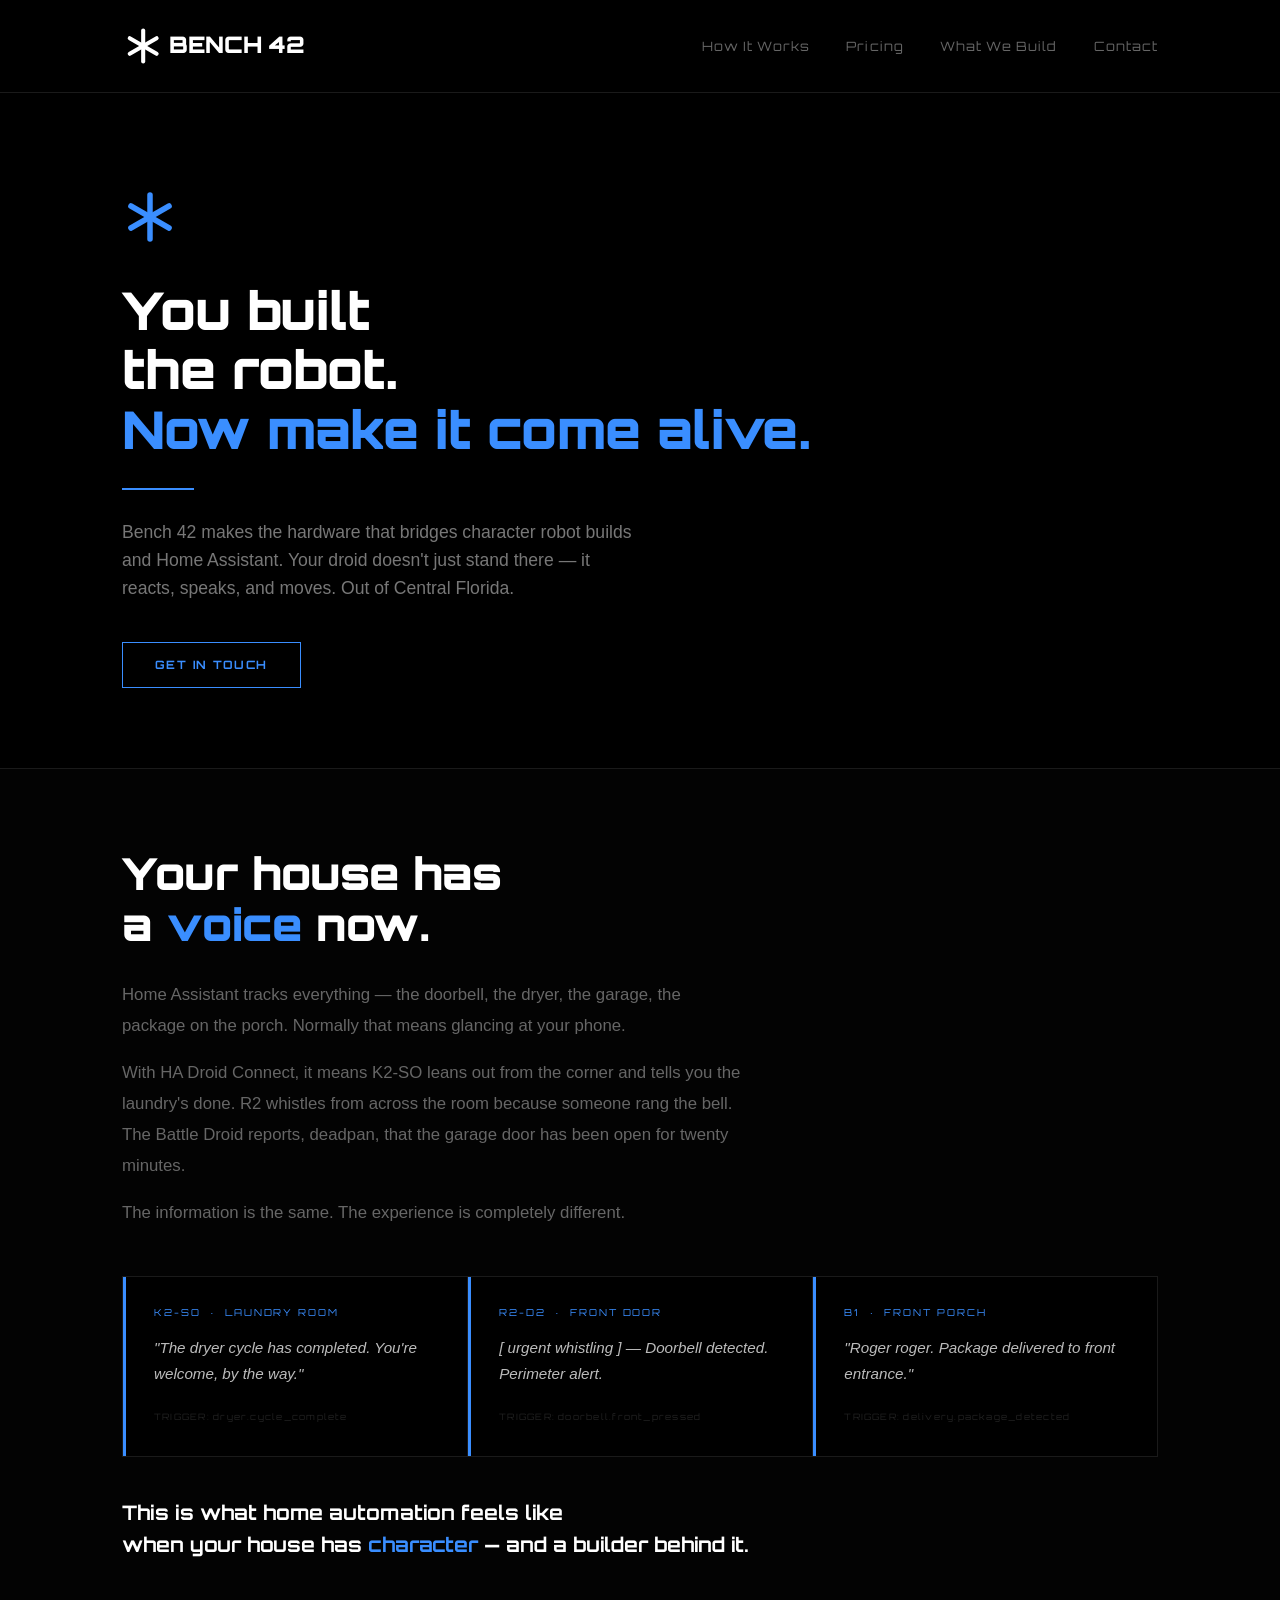
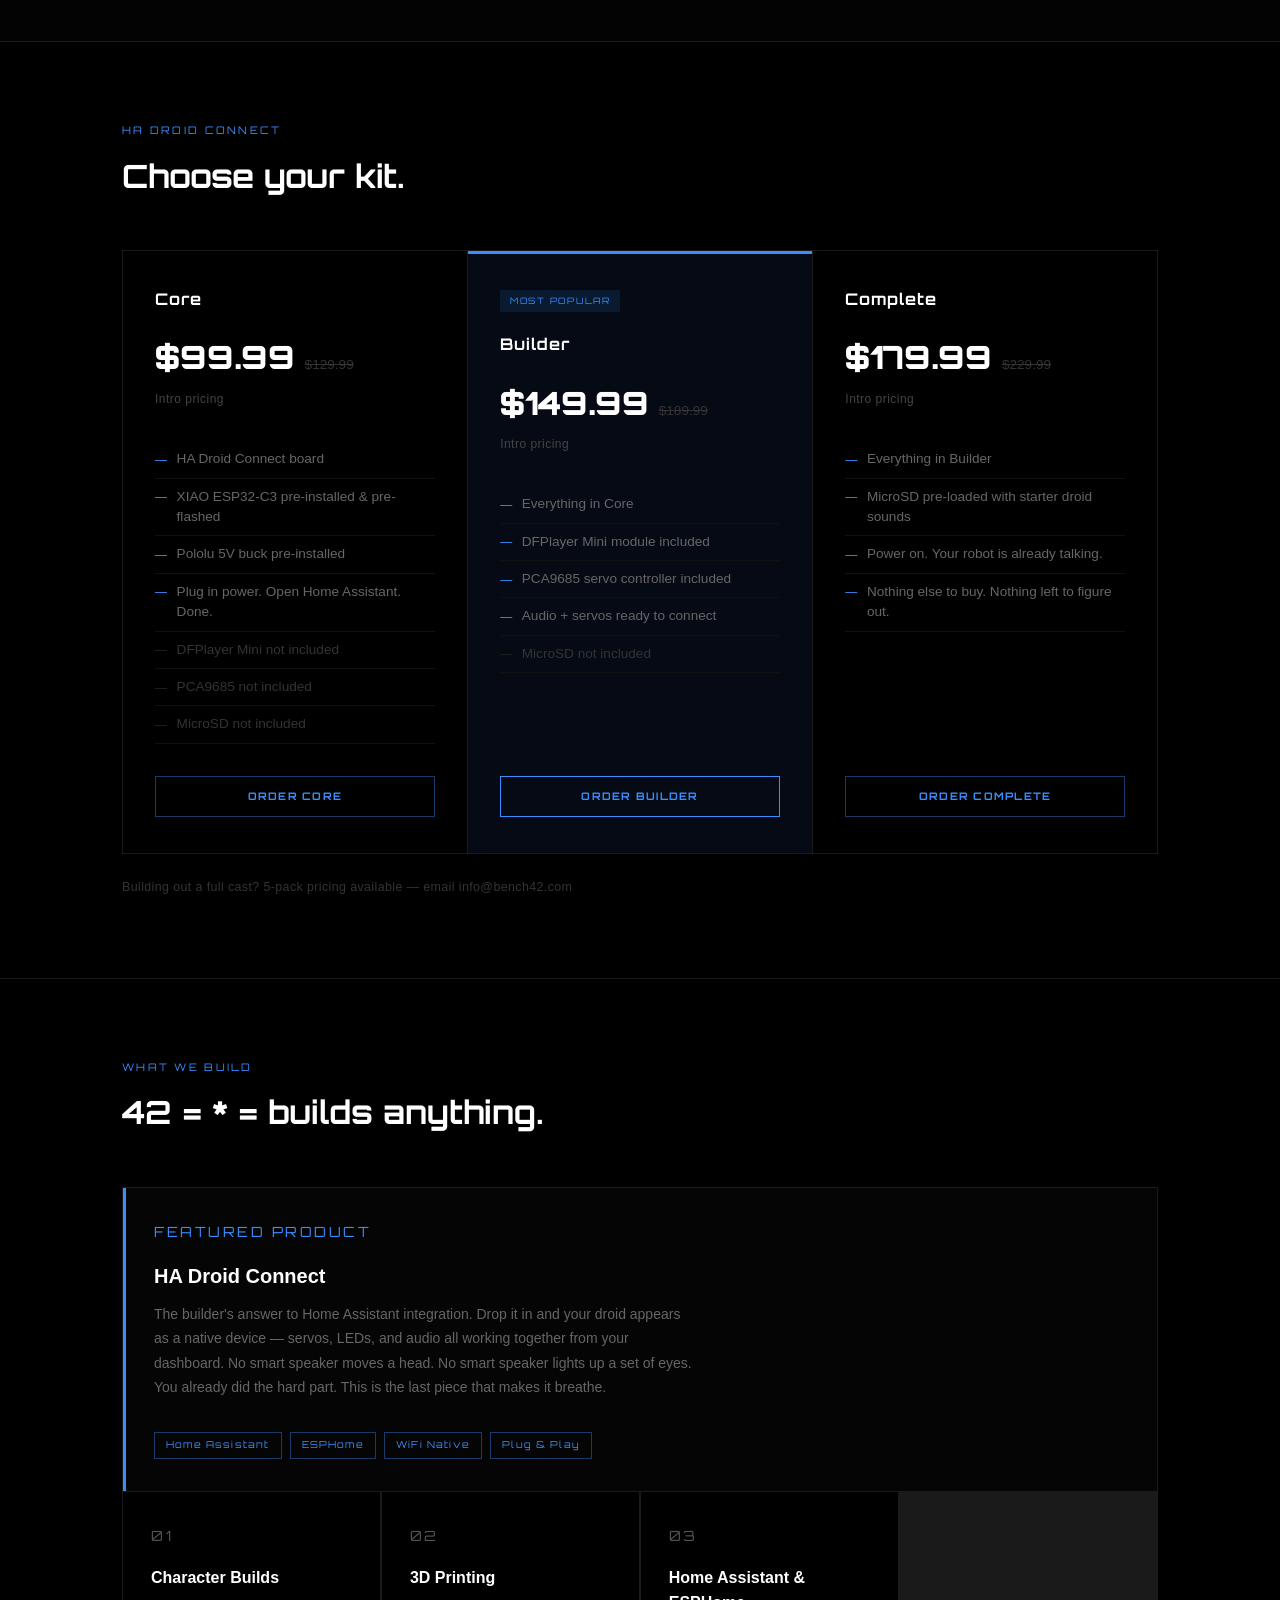
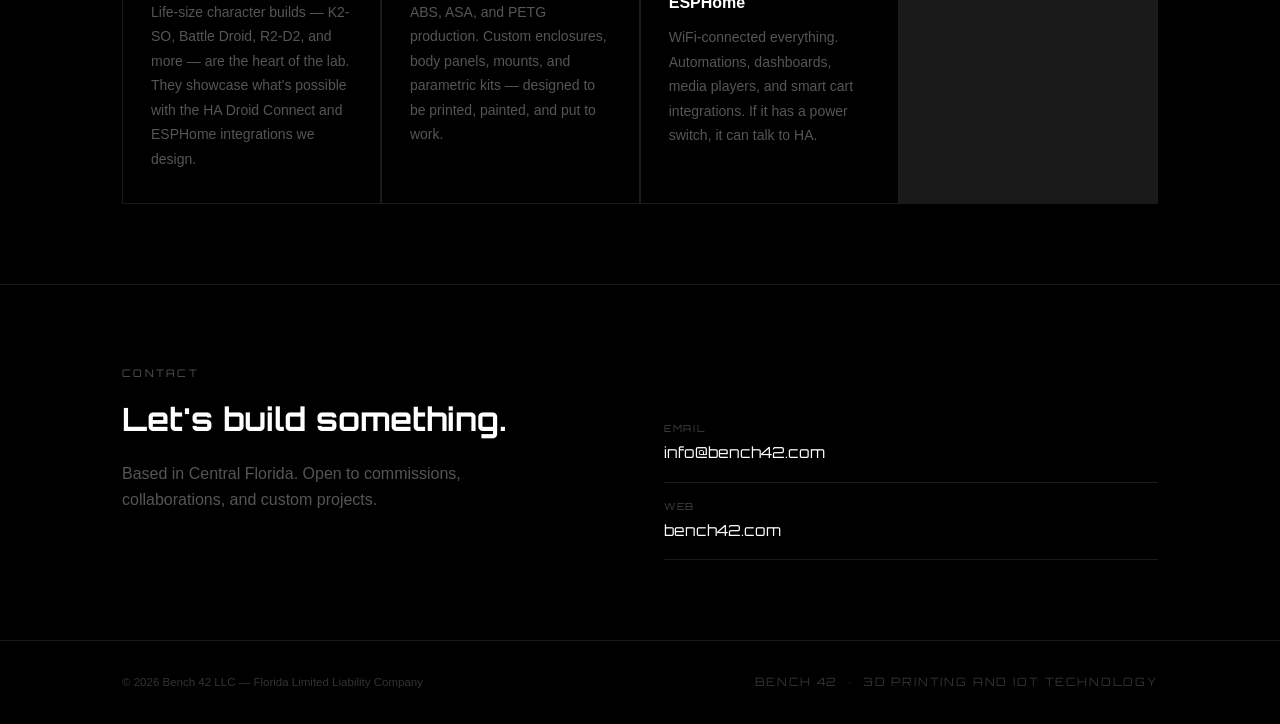
==== index.html @ a1ffeaed "Add files via upload" ====
<!DOCTYPE html>
<html lang="en">
<head>
  <meta charset="UTF-8">
  <meta name="viewport" content="width=device-width, initial-scale=1.0">
  <title>Bench 42 — 3D Printing & IoT Technology</title>
  <meta name="description" content="Bench 42 LLC builds custom robots, smart automation systems, and IoT hardware out of Central Florida.">
  <link href="https://fonts.googleapis.com/css2?family=Orbitron:wght@400;700;900&display=swap" rel="stylesheet">
  <style>
    *, *::before, *::after { box-sizing: border-box; margin: 0; padding: 0; }

    body {
      background: #000;
      color: #fff;
      font-family: -apple-system, BlinkMacSystemFont, 'Segoe UI', Roboto, sans-serif;
      line-height: 1.6;
    }

    .container { max-width: 1100px; margin: 0 auto; padding: 0 2rem; }

    /* ── Header ── */
    header { border-bottom: 1px solid #1a1a1a; padding: 1.5rem 0; }
    .header-inner { display: flex; align-items: center; justify-content: space-between; }

    .logo-svg { height: 44px; width: auto; }

    nav a {
      color: #666;
      text-decoration: none;
      font-size: 0.8rem;
      letter-spacing: 0.08em;
      margin-left: 2rem;
      font-family: 'Orbitron', sans-serif;
      transition: color 0.2s;
    }
    nav a:hover { color: #fff; }

    /* ── Hero ── */
    .hero { padding: 6rem 0 5rem; border-bottom: 1px solid #1a1a1a; }

    .hero h1 {
      font-family: 'Orbitron', 'Arial Black', sans-serif;
      font-size: clamp(2rem, 5vw, 3.25rem);
      font-weight: 900;
      line-height: 1.15;
      margin: 1.75rem 0 1rem;
      letter-spacing: -0.01em;
    }
    .hero h1 .accent { color: #3A8EFF; }

    .hero-rule { width: 72px; height: 2px; background: #3A8EFF; margin: 1.75rem 0; }

    .hero p { font-size: 1.1rem; color: #777; max-width: 520px; margin-bottom: 2.5rem; }

    .btn {
      display: inline-block;
      font-family: 'Orbitron', sans-serif;
      font-size: 0.72rem;
      font-weight: 700;
      letter-spacing: 0.12em;
      color: #3A8EFF;
      border: 1.5px solid #3A8EFF;
      padding: 0.8rem 2rem;
      text-decoration: none;
      transition: background 0.2s, color 0.2s;
    }
    .btn:hover { background: #3A8EFF; color: #000; }

    /* ── Builds ── */
    .builds { padding: 5rem 0; border-bottom: 1px solid #1a1a1a; }

    .section-label {
      font-family: 'Orbitron', sans-serif;
      font-size: 0.65rem;
      font-weight: 400;
      letter-spacing: 0.22em;
      color: #3A8EFF;
      text-transform: uppercase;
      margin-bottom: 0.75rem;
    }

    .section-title {
      font-family: 'Orbitron', sans-serif;
      font-size: clamp(1.4rem, 3vw, 2rem);
      font-weight: 700;
      margin-bottom: 3rem;
    }

    .grid {
      display: grid;
      grid-template-columns: repeat(auto-fit, minmax(230px, 1fr));
      gap: 1.5px;
      background: #1a1a1a;
      border: 1.5px solid #1a1a1a;
    }

    .card { background: #000; padding: 2rem 1.75rem; }

    .card-num {
      font-family: 'Orbitron', sans-serif;
      font-size: 0.65rem;
      color: #3A8EFF;
      letter-spacing: 0.18em;
      margin-bottom: 1rem;
    }

    .card h3 { font-size: 1rem; font-weight: 600; margin-bottom: 0.6rem; }
    .card p { font-size: 0.875rem; color: #555; line-height: 1.75; }

    .card-featured {
      grid-column: 1 / -1;
      border-left: 3px solid #3A8EFF;
      background: #050505;
      display: flex;
      align-items: center;
      justify-content: space-between;
      gap: 2rem;
      flex-wrap: wrap;
    }
    .card-featured h3 { font-size: 1.25rem; }
    .card-featured p { color: #666; max-width: 540px; }
    .card-featured .card-num { color: #3A8EFF; }
    .featured-tags {
      display: flex;
      gap: 0.5rem;
      flex-wrap: wrap;
      flex-shrink: 0;
    }
    .tag {
      font-family: 'Orbitron', sans-serif;
      font-size: 0.6rem;
      letter-spacing: 0.12em;
      color: #3A8EFF;
      border: 1px solid #1a3a6a;
      padding: 0.3rem 0.7rem;
    }

    /* ── Contact ── */
    .contact { padding: 5rem 0; border-bottom: 1px solid #1a1a1a; }

    .contact-inner {
      display: flex;
      align-items: flex-start;
      justify-content: space-between;
      gap: 3rem;
      flex-wrap: wrap;
    }

    .contact-left { flex: 1; min-width: 260px; }
    .contact-left h2 {
      font-family: 'Orbitron', sans-serif;
      font-size: clamp(1.4rem, 3vw, 2rem);
      font-weight: 700;
      margin: 0.75rem 0 1rem;
    }
    .contact-left p { color: #555; max-width: 340px; }

    .contact-right { flex: 1; min-width: 260px; padding-top: 2.5rem; }

    .contact-link {
      display: block;
      font-family: 'Orbitron', sans-serif;
      font-size: 0.95rem;
      color: #fff;
      text-decoration: none;
      border-bottom: 1px solid #1a1a1a;
      padding: 1rem 0;
      transition: color 0.2s;
    }
    .contact-link:hover { color: #3A8EFF; }
    .contact-link .label {
      display: block;
      font-size: 0.6rem;
      color: #444;
      letter-spacing: 0.18em;
      text-transform: uppercase;
      margin-bottom: 0.3rem;
    }

    /* ── Footer ── */
    footer { padding: 2rem 0; }
    .footer-inner {
      display: flex;
      align-items: center;
      justify-content: space-between;
      flex-wrap: wrap;
      gap: 0.75rem;
    }
    .footer-inner p { font-size: 0.72rem; color: #333; }
    .footer-badge {
      font-family: 'Orbitron', sans-serif;
      font-size: 0.58rem;
      letter-spacing: 0.16em;
      color: #2a2a2a;
    }

    /* ── Voice section ── */
    .voice { padding: 5rem 0; border-bottom: 1px solid #1a1a1a; background: #030303; }

    .voice-headline {
      font-family: 'Orbitron', sans-serif;
      font-size: clamp(1.75rem, 4vw, 2.75rem);
      font-weight: 900;
      line-height: 1.15;
      margin-bottom: 1.75rem;
    }
    .voice-headline .accent { color: #3A8EFF; }

    .voice-body { max-width: 620px; margin-bottom: 3rem; }
    .voice-body p { font-size: 1.05rem; color: #666; line-height: 1.85; }
    .voice-body p + p { margin-top: 1rem; }

    .voice-close {
      font-family: 'Orbitron', sans-serif;
      font-size: clamp(1rem, 2vw, 1.25rem);
      font-weight: 700;
      color: #fff;
      margin-top: 2.5rem;
    }

    .notif-grid {
      display: grid;
      grid-template-columns: repeat(auto-fit, minmax(260px, 1fr));
      gap: 1.5px;
      background: #1a1a1a;
      border: 1.5px solid #1a1a1a;
    }

    .notif-card {
      background: #000;
      padding: 1.75rem;
      border-left: 3px solid #3A8EFF;
    }

    .notif-char {
      display: block;
      font-family: 'Orbitron', sans-serif;
      font-size: 0.6rem;
      letter-spacing: 0.2em;
      color: #3A8EFF;
      margin-bottom: 0.9rem;
    }

    .notif-msg {
      font-size: 0.95rem;
      color: #bbb;
      line-height: 1.7;
      font-style: italic;
      margin-bottom: 1rem;
    }

    .notif-trigger {
      font-family: 'Orbitron', sans-serif;
      font-size: 0.55rem;
      letter-spacing: 0.14em;
      color: #222;
    }

    /* ── Pricing ── */
    .pricing { padding: 5rem 0; border-bottom: 1px solid #1a1a1a; }

    .pricing-grid {
      display: grid;
      grid-template-columns: repeat(3, 1fr);
      gap: 1.5px;
      background: #1a1a1a;
      border: 1.5px solid #1a1a1a;
      margin-top: 2.5rem;
    }

    .price-card {
      background: #000;
      padding: 2.25rem 2rem;
      display: flex;
      flex-direction: column;
      position: relative;
    }

    .price-card.highlight {
      background: #050a14;
      border-top: 3px solid #3A8EFF;
    }

    .price-badge {
      font-family: 'Orbitron', sans-serif;
      font-size: 0.55rem;
      letter-spacing: 0.2em;
      color: #3A8EFF;
      background: #0a1a30;
      padding: 0.25rem 0.6rem;
      display: inline-block;
      margin-bottom: 1.25rem;
      align-self: flex-start;
    }

    .price-tier {
      font-family: 'Orbitron', sans-serif;
      font-size: 1rem;
      font-weight: 700;
      letter-spacing: 0.06em;
      margin-bottom: 1.25rem;
    }

    .price-amount {
      display: flex;
      align-items: baseline;
      gap: 0.6rem;
      margin-bottom: 0.4rem;
    }

    .price-main {
      font-family: 'Orbitron', sans-serif;
      font-size: 2rem;
      font-weight: 900;
      color: #fff;
    }

    .price-was {
      font-size: 0.85rem;
      color: #333;
      text-decoration: line-through;
    }

    .price-note {
      font-size: 0.75rem;
      color: #444;
      margin-bottom: 2rem;
      letter-spacing: 0.04em;
    }

    .price-includes {
      list-style: none;
      flex: 1;
    }

    .price-includes li {
      font-size: 0.85rem;
      color: #666;
      padding: 0.5rem 0;
      border-bottom: 1px solid #111;
      display: flex;
      align-items: flex-start;
      gap: 0.6rem;
      line-height: 1.5;
    }

    .price-includes li::before {
      content: '—';
      color: #3A8EFF;
      flex-shrink: 0;
      font-size: 0.75rem;
      margin-top: 0.1rem;
    }

    .price-includes li.dim { color: #333; }
    .price-includes li.dim::before { color: #222; }

    .price-cta {
      margin-top: 2rem;
      font-family: 'Orbitron', sans-serif;
      font-size: 0.65rem;
      font-weight: 700;
      letter-spacing: 0.12em;
      color: #3A8EFF;
      border: 1.5px solid #1a3a6a;
      padding: 0.7rem 1.25rem;
      text-decoration: none;
      text-align: center;
      transition: background 0.2s, color 0.2s;
    }

    .price-cta:hover { background: #3A8EFF; color: #000; }
    .price-card.highlight .price-cta { border-color: #3A8EFF; }

    .pricing-note {
      font-size: 0.78rem;
      color: #333;
      margin-top: 1.5rem;
      letter-spacing: 0.03em;
    }

    @media (max-width: 700px) {
      .pricing-grid { grid-template-columns: 1fr; }
    }

    @media (max-width: 600px) {
      nav { display: none; }
      .hero { padding: 4rem 0 3rem; }
      .builds, .voice, .pricing, .contact { padding: 3.5rem 0; }
    }
  </style>
</head>
<body>

<!-- HEADER -->
<header>
  <div class="container">
    <div class="header-inner">
      <svg class="logo-svg" viewBox="0 0 280 54" xmlns="http://www.w3.org/2000/svg">
        <g transform="translate(26,27)">
          <line x1="0" y1="-19" x2="0" y2="19" stroke="#fff" stroke-width="5" stroke-linecap="round"/>
          <line x1="16.5" y1="-9.5" x2="-16.5" y2="9.5" stroke="#fff" stroke-width="5" stroke-linecap="round"/>
          <line x1="-16.5" y1="-9.5" x2="16.5" y2="9.5" stroke="#fff" stroke-width="5" stroke-linecap="round"/>
        </g>
        <text x="58" y="36" font-family="Orbitron,'Arial Black',sans-serif" font-weight="900" font-size="28" fill="#fff">BENCH 42</text>
      </svg>
      <nav>
        <a href="#voice">How It Works</a>
        <a href="#pricing">Pricing</a>
        <a href="#builds">What We Build</a>
        <a href="#contact">Contact</a>
      </nav>
    </div>
  </div>
</header>

<!-- HERO -->
<section class="hero">
  <div class="container">
    <!-- Asterisk mark in blue as section anchor -->
    <svg width="56" height="56" viewBox="0 0 56 56" xmlns="http://www.w3.org/2000/svg" aria-hidden="true">
      <g transform="translate(28,28)">
        <line x1="0" y1="-22" x2="0" y2="22" stroke="#3A8EFF" stroke-width="5.5" stroke-linecap="round"/>
        <line x1="19.1" y1="-11" x2="-19.1" y2="11" stroke="#3A8EFF" stroke-width="5.5" stroke-linecap="round"/>
        <line x1="-19.1" y1="-11" x2="19.1" y2="11" stroke="#3A8EFF" stroke-width="5.5" stroke-linecap="round"/>
      </g>
    </svg>
    <h1>You built<br>the robot.<br><span class="accent">Now make it come alive.</span></h1>
    <div class="hero-rule"></div>
    <p>Bench 42 makes the hardware that bridges character robot builds and Home Assistant. Your droid doesn't just stand there — it reacts, speaks, and moves. Out of Central Florida.</p>
    <a href="#contact" class="btn">GET IN TOUCH</a>
  </div>
</section>

<!-- VOICE SECTION -->
<section class="voice" id="voice">
  <div class="container">
    <h2 class="voice-headline">Your house has<br>a <span class="accent">voice</span> now.</h2>
    <div class="voice-body">
      <p>Home Assistant tracks everything — the doorbell, the dryer, the garage, the package on the porch. Normally that means glancing at your phone.</p>
      <p>With HA Droid Connect, it means K2-SO leans out from the corner and tells you the laundry's done. R2 whistles from across the room because someone rang the bell. The Battle Droid reports, deadpan, that the garage door has been open for twenty minutes.</p>
      <p>The information is the same. The experience is completely different.</p>
    </div>

    <div class="notif-grid">
      <div class="notif-card">
        <span class="notif-char">K2-SO &nbsp;·&nbsp; LAUNDRY ROOM</span>
        <p class="notif-msg">"The dryer cycle has completed. You're welcome, by the way."</p>
        <span class="notif-trigger">TRIGGER: dryer.cycle_complete</span>
      </div>
      <div class="notif-card">
        <span class="notif-char">R2-D2 &nbsp;·&nbsp; FRONT DOOR</span>
        <p class="notif-msg">[ urgent whistling ] — Doorbell detected. Perimeter alert.</p>
        <span class="notif-trigger">TRIGGER: doorbell.front_pressed</span>
      </div>
      <div class="notif-card">
        <span class="notif-char">B1 &nbsp;·&nbsp; FRONT PORCH</span>
        <p class="notif-msg">"Roger roger. Package delivered to front entrance."</p>
        <span class="notif-trigger">TRIGGER: delivery.package_detected</span>
      </div>
    </div>

    <p class="voice-close">This is what home automation feels like<br>when your house has <span style="color:#3A8EFF;">character</span> — and a builder behind it.</p>
  </div>
</section>

<!-- PRICING -->
<section class="pricing" id="pricing">
  <div class="container">
    <p class="section-label">HA Droid Connect</p>
    <h2 class="section-title">Choose your kit.</h2>

    <div class="pricing-grid">

      <!-- CORE -->
      <div class="price-card">
        <span class="price-tier">Core</span>
        <div class="price-amount">
          <span class="price-main">$99.99</span>
          <span class="price-was">$129.99</span>
        </div>
        <p class="price-note">Intro pricing</p>
        <ul class="price-includes">
          <li>HA Droid Connect board</li>
          <li>XIAO ESP32-C3 pre-installed &amp; pre-flashed</li>
          <li>Pololu 5V buck pre-installed</li>
          <li>Plug in power. Open Home Assistant. Done.</li>
          <li class="dim">DFPlayer Mini not included</li>
          <li class="dim">PCA9685 not included</li>
          <li class="dim">MicroSD not included</li>
        </ul>
        <a href="mailto:info@bench42.com?subject=HA Droid Connect — Core" class="price-cta">ORDER CORE</a>
      </div>

      <!-- BUILDER (highlight) -->
      <div class="price-card highlight">
        <span class="price-badge">MOST POPULAR</span>
        <span class="price-tier">Builder</span>
        <div class="price-amount">
          <span class="price-main">$149.99</span>
          <span class="price-was">$189.99</span>
        </div>
        <p class="price-note">Intro pricing</p>
        <ul class="price-includes">
          <li>Everything in Core</li>
          <li>DFPlayer Mini module included</li>
          <li>PCA9685 servo controller included</li>
          <li>Audio + servos ready to connect</li>
          <li class="dim">MicroSD not included</li>
        </ul>
        <a href="mailto:info@bench42.com?subject=HA Droid Connect — Builder" class="price-cta">ORDER BUILDER</a>
      </div>

      <!-- COMPLETE -->
      <div class="price-card">
        <span class="price-tier">Complete</span>
        <div class="price-amount">
          <span class="price-main">$179.99</span>
          <span class="price-was">$229.99</span>
        </div>
        <p class="price-note">Intro pricing</p>
        <ul class="price-includes">
          <li>Everything in Builder</li>
          <li>MicroSD pre-loaded with starter droid sounds</li>
          <li>Power on. Your robot is already talking.</li>
          <li>Nothing else to buy. Nothing left to figure out.</li>
        </ul>
        <a href="mailto:info@bench42.com?subject=HA Droid Connect — Complete" class="price-cta">ORDER COMPLETE</a>
      </div>

    </div>
    <p class="pricing-note">Building out a full cast? 5-pack pricing available — email info@bench42.com</p>
  </div>
</section>

<!-- WHAT WE BUILD -->
<section class="builds" id="builds">
  <div class="container">
    <p class="section-label">What We Build</p>
    <h2 class="section-title">42 = * = builds anything.</h2>
    <div class="grid">

      <!-- FEATURED -->
      <div class="card card-featured">
        <div>
          <p class="card-num">FEATURED PRODUCT</p>
          <h3>HA Droid Connect</h3>
          <p>The builder's answer to Home Assistant integration. Drop it in and your droid appears as a native device — servos, LEDs, and audio all working together from your dashboard. No smart speaker moves a head. No smart speaker lights up a set of eyes. You already did the hard part. This is the last piece that makes it breathe.</p>
        </div>
        <div class="featured-tags">
          <span class="tag">Home Assistant</span>
          <span class="tag">ESPHome</span>
          <span class="tag">WiFi Native</span>
          <span class="tag">Plug &amp; Play</span>
        </div>
      </div>

      <div class="card">
        <p class="card-num">01</p>
        <h3>Character Builds</h3>
        <p>Life-size character builds — K2-SO, Battle Droid, R2-D2, and more — are the heart of the lab. They showcase what's possible with the HA Droid Connect and ESPHome integrations we design.</p>
      </div>
      <div class="card">
        <p class="card-num">02</p>
        <h3>3D Printing</h3>
        <p>ABS, ASA, and PETG production. Custom enclosures, body panels, mounts, and parametric kits — designed to be printed, painted, and put to work.</p>
      </div>
      <div class="card">
        <p class="card-num">03</p>
        <h3>Home Assistant &amp; ESPHome</h3>
        <p>WiFi-connected everything. Automations, dashboards, media players, and smart cart integrations. If it has a power switch, it can talk to HA.</p>
      </div>

    </div>
  </div>
</section>

<!-- CONTACT -->
<section class="contact" id="contact">
  <div class="container">
    <div class="contact-inner">
      <div class="contact-left">
        <p class="section-label">Contact</p>
        <h2>Let's build something.</h2>
        <p>Based in Central Florida. Open to commissions, collaborations, and custom projects.</p>
      </div>
      <div class="contact-right">
        <a href="mailto:info@bench42.com" class="contact-link">
          <span class="label">Email</span>
          info@bench42.com
        </a>
        <a href="https://bench42.com" class="contact-link">
          <span class="label">Web</span>
          bench42.com
        </a>
      </div>
    </div>
  </div>
</section>

<!-- FOOTER -->
<footer>
  <div class="container">
    <div class="footer-inner">
      <p>© 2026 Bench 42 LLC &mdash; Florida Limited Liability Company</p>
      <p class="footer-badge">BENCH 42 &nbsp;&middot;&nbsp; 3D PRINTING AND IOT TECHNOLOGY</p>
    </div>
  </div>
</footer>

</body>
</html>
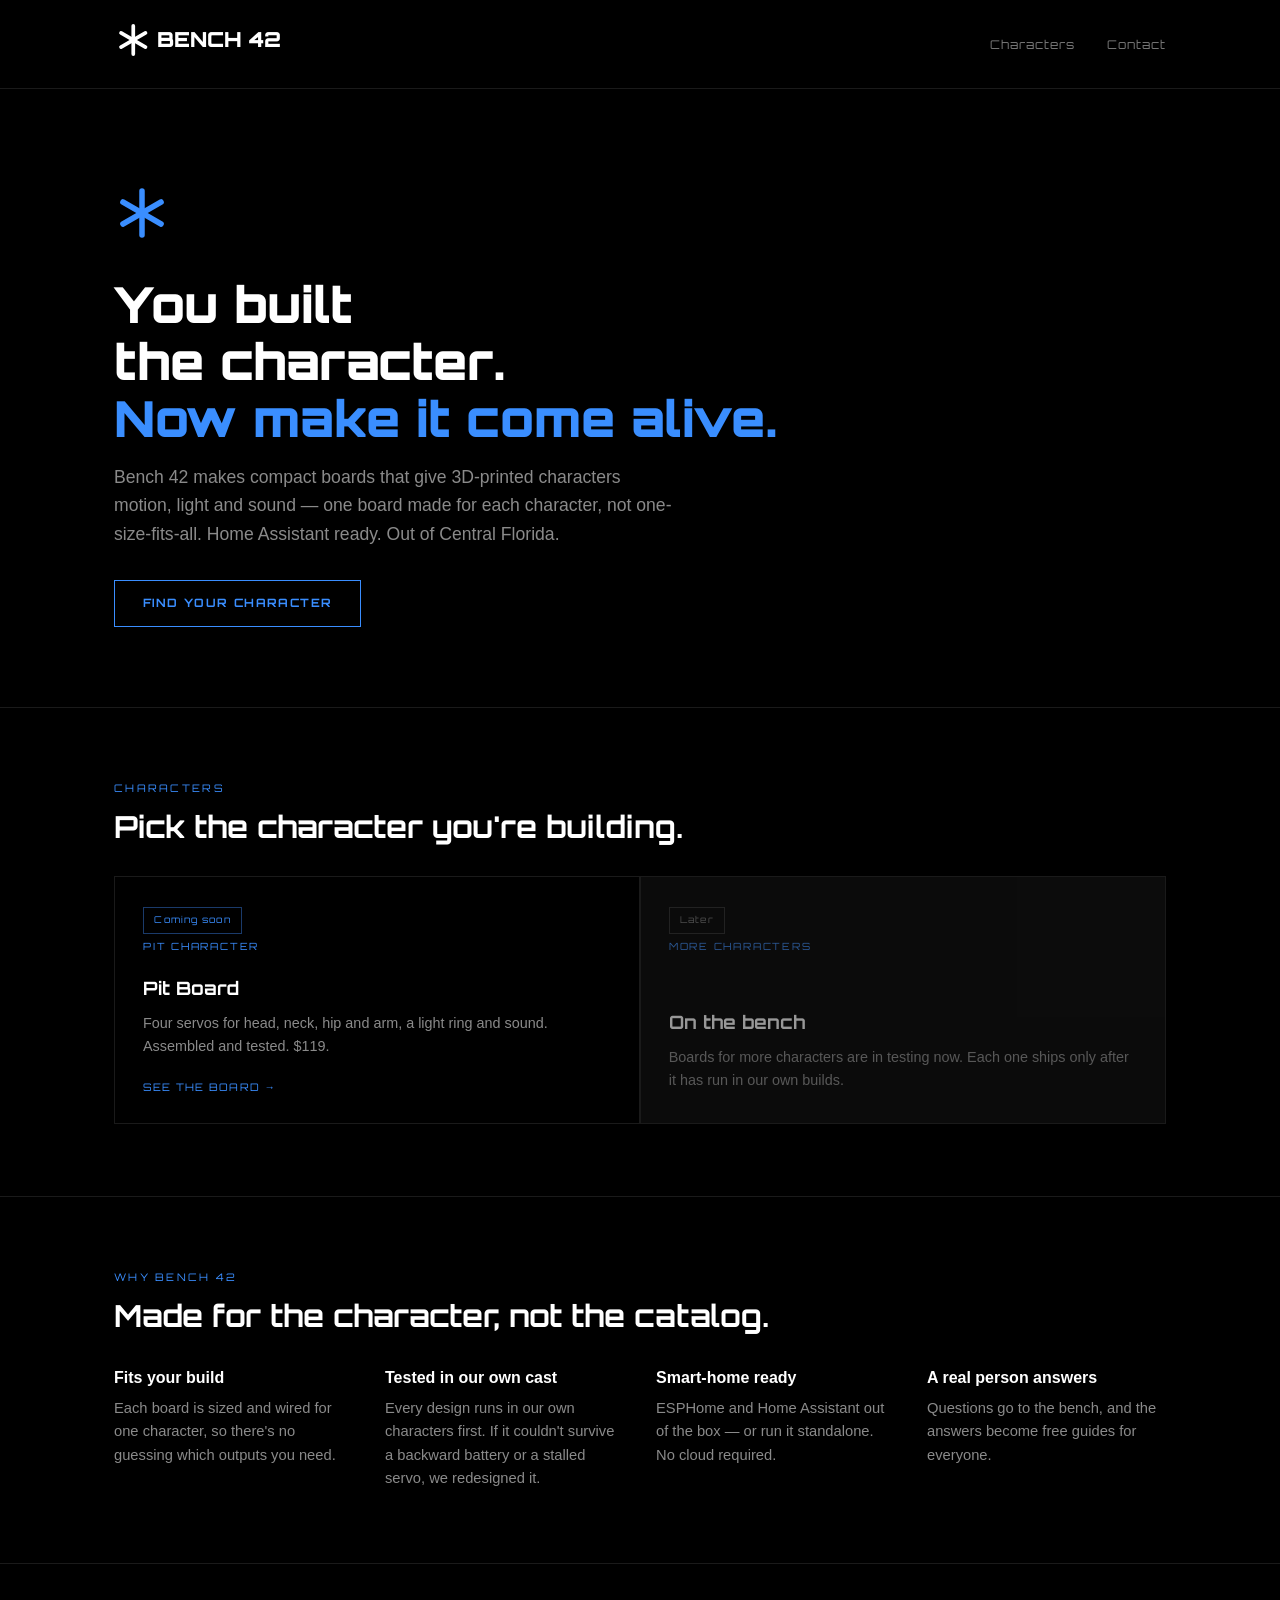
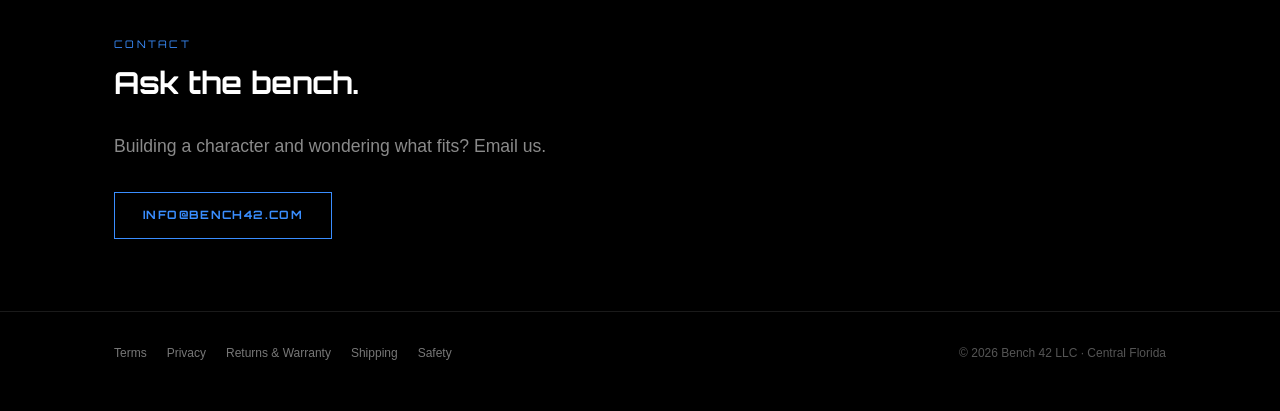
==== commit 6bb13f92: "New site: Characters + Pit Board page Co-Authored-By: Claude Opus 5.5 <noreply@anthropic.com>" ====
--- a/index.html
+++ b/index.html
@@ -3,399 +3,30 @@
 <head>
   <meta charset="UTF-8">
   <meta name="viewport" content="width=device-width, initial-scale=1.0">
-  <title>Bench 42 — 3D Printing & IoT Technology</title>
-  <meta name="description" content="Bench 42 LLC builds custom robots, smart automation systems, and IoT hardware out of Central Florida.">
+  <!-- Pre-launch: remove this line on launch day. -->
+  <meta name="robots" content="noindex, nofollow">
+  <title>Bench 42 — Boards that bring characters to life</title>
+  <meta name="description" content="Bench 42 makes compact boards that bring 3D-printed characters to life with motion, light and sound. One board per character. Home Assistant ready. Central Florida.">
   <link href="https://fonts.googleapis.com/css2?family=Orbitron:wght@400;700;900&display=swap" rel="stylesheet">
+  <link rel="stylesheet" href="site.css">
   <style>
-    *, *::before, *::after { box-sizing: border-box; margin: 0; padding: 0; }
-
-    body {
-      background: #000;
-      color: #fff;
-      font-family: -apple-system, BlinkMacSystemFont, 'Segoe UI', Roboto, sans-serif;
-      line-height: 1.6;
-    }
-
-    .container { max-width: 1100px; margin: 0 auto; padding: 0 2rem; }
-
-    /* ── Header ── */
-    header { border-bottom: 1px solid #1a1a1a; padding: 1.5rem 0; }
-    .header-inner { display: flex; align-items: center; justify-content: space-between; }
-
-    .logo-svg { height: 44px; width: auto; }
-
-    nav a {
-      color: #666;
-      text-decoration: none;
-      font-size: 0.8rem;
-      letter-spacing: 0.08em;
-      margin-left: 2rem;
-      font-family: 'Orbitron', sans-serif;
-      transition: color 0.2s;
-    }
-    nav a:hover { color: #fff; }
-
-    /* ── Hero ── */
-    .hero { padding: 6rem 0 5rem; border-bottom: 1px solid #1a1a1a; }
-
-    .hero h1 {
-      font-family: 'Orbitron', 'Arial Black', sans-serif;
-      font-size: clamp(2rem, 5vw, 3.25rem);
-      font-weight: 900;
-      line-height: 1.15;
-      margin: 1.75rem 0 1rem;
-      letter-spacing: -0.01em;
-    }
-    .hero h1 .accent { color: #3A8EFF; }
-
-    .hero-rule { width: 72px; height: 2px; background: #3A8EFF; margin: 1.75rem 0; }
-
-    .hero p { font-size: 1.1rem; color: #777; max-width: 520px; margin-bottom: 2.5rem; }
-
-    .btn {
-      display: inline-block;
-      font-family: 'Orbitron', sans-serif;
-      font-size: 0.72rem;
-      font-weight: 700;
-      letter-spacing: 0.12em;
-      color: #3A8EFF;
-      border: 1.5px solid #3A8EFF;
-      padding: 0.8rem 2rem;
-      text-decoration: none;
-      transition: background 0.2s, color 0.2s;
-    }
-    .btn:hover { background: #3A8EFF; color: #000; }
-
-    /* ── Builds ── */
-    .builds { padding: 5rem 0; border-bottom: 1px solid #1a1a1a; }
-
-    .section-label {
-      font-family: 'Orbitron', sans-serif;
-      font-size: 0.65rem;
-      font-weight: 400;
-      letter-spacing: 0.22em;
-      color: #3A8EFF;
-      text-transform: uppercase;
-      margin-bottom: 0.75rem;
-    }
-
-    .section-title {
-      font-family: 'Orbitron', sans-serif;
-      font-size: clamp(1.4rem, 3vw, 2rem);
-      font-weight: 700;
-      margin-bottom: 3rem;
-    }
-
-    .grid {
-      display: grid;
-      grid-template-columns: repeat(auto-fit, minmax(230px, 1fr));
-      gap: 1.5px;
-      background: #1a1a1a;
-      border: 1.5px solid #1a1a1a;
-    }
-
-    .card { background: #000; padding: 2rem 1.75rem; }
-
-    .card-num {
-      font-family: 'Orbitron', sans-serif;
-      font-size: 0.65rem;
-      color: #3A8EFF;
-      letter-spacing: 0.18em;
-      margin-bottom: 1rem;
-    }
-
-    .card h3 { font-size: 1rem; font-weight: 600; margin-bottom: 0.6rem; }
-    .card p { font-size: 0.875rem; color: #555; line-height: 1.75; }
-
-    .card-featured {
-      grid-column: 1 / -1;
-      border-left: 3px solid #3A8EFF;
-      background: #050505;
-      display: flex;
-      align-items: center;
-      justify-content: space-between;
-      gap: 2rem;
-      flex-wrap: wrap;
-    }
-    .card-featured h3 { font-size: 1.25rem; }
-    .card-featured p { color: #666; max-width: 540px; }
-    .card-featured .card-num { color: #3A8EFF; }
-    .featured-tags {
-      display: flex;
-      gap: 0.5rem;
-      flex-wrap: wrap;
-      flex-shrink: 0;
-    }
-    .tag {
-      font-family: 'Orbitron', sans-serif;
-      font-size: 0.6rem;
-      letter-spacing: 0.12em;
-      color: #3A8EFF;
-      border: 1px solid #1a3a6a;
-      padding: 0.3rem 0.7rem;
-    }
-
-    /* ── Contact ── */
-    .contact { padding: 5rem 0; border-bottom: 1px solid #1a1a1a; }
-
-    .contact-inner {
-      display: flex;
-      align-items: flex-start;
-      justify-content: space-between;
-      gap: 3rem;
-      flex-wrap: wrap;
-    }
-
-    .contact-left { flex: 1; min-width: 260px; }
-    .contact-left h2 {
-      font-family: 'Orbitron', sans-serif;
-      font-size: clamp(1.4rem, 3vw, 2rem);
-      font-weight: 700;
-      margin: 0.75rem 0 1rem;
-    }
-    .contact-left p { color: #555; max-width: 340px; }
-
-    .contact-right { flex: 1; min-width: 260px; padding-top: 2.5rem; }
-
-    .contact-link {
-      display: block;
-      font-family: 'Orbitron', sans-serif;
-      font-size: 0.95rem;
-      color: #fff;
-      text-decoration: none;
-      border-bottom: 1px solid #1a1a1a;
-      padding: 1rem 0;
-      transition: color 0.2s;
-    }
-    .contact-link:hover { color: #3A8EFF; }
-    .contact-link .label {
-      display: block;
-      font-size: 0.6rem;
-      color: #444;
-      letter-spacing: 0.18em;
-      text-transform: uppercase;
-      margin-bottom: 0.3rem;
-    }
-
-    /* ── Footer ── */
-    footer { padding: 2rem 0; }
-    .footer-inner {
-      display: flex;
-      align-items: center;
-      justify-content: space-between;
-      flex-wrap: wrap;
-      gap: 0.75rem;
-    }
-    .footer-inner p { font-size: 0.72rem; color: #333; }
-    .footer-badge {
-      font-family: 'Orbitron', sans-serif;
-      font-size: 0.58rem;
-      letter-spacing: 0.16em;
-      color: #2a2a2a;
-    }
-
-    /* ── Voice section ── */
-    .voice { padding: 5rem 0; border-bottom: 1px solid #1a1a1a; background: #030303; }
-
-    .voice-headline {
-      font-family: 'Orbitron', sans-serif;
-      font-size: clamp(1.75rem, 4vw, 2.75rem);
-      font-weight: 900;
-      line-height: 1.15;
-      margin-bottom: 1.75rem;
-    }
-    .voice-headline .accent { color: #3A8EFF; }
-
-    .voice-body { max-width: 620px; margin-bottom: 3rem; }
-    .voice-body p { font-size: 1.05rem; color: #666; line-height: 1.85; }
-    .voice-body p + p { margin-top: 1rem; }
-
-    .voice-close {
-      font-family: 'Orbitron', sans-serif;
-      font-size: clamp(1rem, 2vw, 1.25rem);
-      font-weight: 700;
-      color: #fff;
-      margin-top: 2.5rem;
-    }
-
-    .notif-grid {
-      display: grid;
-      grid-template-columns: repeat(auto-fit, minmax(260px, 1fr));
-      gap: 1.5px;
-      background: #1a1a1a;
-      border: 1.5px solid #1a1a1a;
-    }
-
-    .notif-card {
-      background: #000;
-      padding: 1.75rem;
-      border-left: 3px solid #3A8EFF;
-    }
-
-    .notif-char {
-      display: block;
-      font-family: 'Orbitron', sans-serif;
-      font-size: 0.6rem;
-      letter-spacing: 0.2em;
-      color: #3A8EFF;
-      margin-bottom: 0.9rem;
-    }
-
-    .notif-msg {
-      font-size: 0.95rem;
-      color: #bbb;
-      line-height: 1.7;
-      font-style: italic;
-      margin-bottom: 1rem;
-    }
-
-    .notif-trigger {
-      font-family: 'Orbitron', sans-serif;
-      font-size: 0.55rem;
-      letter-spacing: 0.14em;
-      color: #222;
-    }
-
-    /* ── Pricing ── */
-    .pricing { padding: 5rem 0; border-bottom: 1px solid #1a1a1a; }
-
-    .pricing-grid {
-      display: grid;
-      grid-template-columns: repeat(3, 1fr);
-      gap: 1.5px;
-      background: #1a1a1a;
-      border: 1.5px solid #1a1a1a;
-      margin-top: 2.5rem;
-    }
-
-    .price-card {
-      background: #000;
-      padding: 2.25rem 2rem;
-      display: flex;
-      flex-direction: column;
-      position: relative;
-    }
-
-    .price-card.highlight {
-      background: #050a14;
-      border-top: 3px solid #3A8EFF;
-    }
-
-    .price-badge {
-      font-family: 'Orbitron', sans-serif;
-      font-size: 0.55rem;
-      letter-spacing: 0.2em;
-      color: #3A8EFF;
-      background: #0a1a30;
-      padding: 0.25rem 0.6rem;
-      display: inline-block;
-      margin-bottom: 1.25rem;
-      align-self: flex-start;
-    }
-
-    .price-tier {
-      font-family: 'Orbitron', sans-serif;
-      font-size: 1rem;
-      font-weight: 700;
-      letter-spacing: 0.06em;
-      margin-bottom: 1.25rem;
-    }
-
-    .price-amount {
-      display: flex;
-      align-items: baseline;
-      gap: 0.6rem;
-      margin-bottom: 0.4rem;
-    }
-
-    .price-main {
-      font-family: 'Orbitron', sans-serif;
-      font-size: 2rem;
-      font-weight: 900;
-      color: #fff;
-    }
-
-    .price-was {
-      font-size: 0.85rem;
-      color: #333;
-      text-decoration: line-through;
-    }
-
-    .price-note {
-      font-size: 0.75rem;
-      color: #444;
-      margin-bottom: 2rem;
-      letter-spacing: 0.04em;
-    }
-
-    .price-includes {
-      list-style: none;
-      flex: 1;
-    }
-
-    .price-includes li {
-      font-size: 0.85rem;
-      color: #666;
-      padding: 0.5rem 0;
-      border-bottom: 1px solid #111;
-      display: flex;
-      align-items: flex-start;
-      gap: 0.6rem;
-      line-height: 1.5;
-    }
-
-    .price-includes li::before {
-      content: '—';
-      color: #3A8EFF;
-      flex-shrink: 0;
-      font-size: 0.75rem;
-      margin-top: 0.1rem;
-    }
-
-    .price-includes li.dim { color: #333; }
-    .price-includes li.dim::before { color: #222; }
-
-    .price-cta {
-      margin-top: 2rem;
-      font-family: 'Orbitron', sans-serif;
-      font-size: 0.65rem;
-      font-weight: 700;
-      letter-spacing: 0.12em;
-      color: #3A8EFF;
-      border: 1.5px solid #1a3a6a;
-      padding: 0.7rem 1.25rem;
-      text-decoration: none;
-      text-align: center;
-      transition: background 0.2s, color 0.2s;
-    }
-
-    .price-cta:hover { background: #3A8EFF; color: #000; }
-    .price-card.highlight .price-cta { border-color: #3A8EFF; }
-
-    .pricing-note {
-      font-size: 0.78rem;
-      color: #333;
-      margin-top: 1.5rem;
-      letter-spacing: 0.03em;
-    }
-
-    @media (max-width: 700px) {
-      .pricing-grid { grid-template-columns: 1fr; }
-    }
-
-    @media (max-width: 600px) {
-      nav { display: none; }
-      .hero { padding: 4rem 0 3rem; }
-      .builds, .voice, .pricing, .contact { padding: 3.5rem 0; }
-    }
+    .hero { padding: 6rem 0 5rem; }
+    .char-card { display: flex; flex-direction: column; text-decoration: none; color: inherit; }
+    .char-card .board { font-family: 'Orbitron', sans-serif; font-size: 1.15rem; font-weight: 700; margin: 0.25rem 0 0.6rem; }
+    .char-card p { flex: 1; }
+    .char-card .go { font-family: 'Orbitron', sans-serif; font-size: 0.65rem; letter-spacing: 0.12em; color: var(--accent); margin-top: 1.25rem; }
+    a.char-card:hover { background: #050a14; }
+    .char-card.later { opacity: 0.55; }
+    .why { display: grid; grid-template-columns: repeat(auto-fit, minmax(220px, 1fr)); gap: 2rem; }
+    .why h3 { font-size: 1rem; margin-bottom: 0.4rem; }
+    .why p { color: var(--muted); font-size: 0.92rem; }
   </style>
 </head>
 <body>
 
-<!-- HEADER -->
 <header>
-  <div class="container">
-    <div class="header-inner">
+  <div class="container header-inner">
+    <a href="index.html" aria-label="Bench 42 home">
       <svg class="logo-svg" viewBox="0 0 280 54" xmlns="http://www.w3.org/2000/svg">
         <g transform="translate(26,27)">
           <line x1="0" y1="-19" x2="0" y2="19" stroke="#fff" stroke-width="5" stroke-linecap="round"/>
@@ -404,20 +35,16 @@
         </g>
         <text x="58" y="36" font-family="Orbitron,'Arial Black',sans-serif" font-weight="900" font-size="28" fill="#fff">BENCH 42</text>
       </svg>
-      <nav>
-        <a href="#voice">How It Works</a>
-        <a href="#pricing">Pricing</a>
-        <a href="#builds">What We Build</a>
-        <a href="#contact">Contact</a>
-      </nav>
-    </div>
+    </a>
+    <nav>
+      <a href="#characters">Characters</a>
+      <a href="#contact">Contact</a>
+    </nav>
   </div>
 </header>
 
-<!-- HERO -->
 <section class="hero">
   <div class="container">
-    <!-- Asterisk mark in blue as section anchor -->
     <svg width="56" height="56" viewBox="0 0 56 56" xmlns="http://www.w3.org/2000/svg" aria-hidden="true">
       <g transform="translate(28,28)">
         <line x1="0" y1="-22" x2="0" y2="22" stroke="#3A8EFF" stroke-width="5.5" stroke-linecap="round"/>
@@ -425,186 +52,62 @@
         <line x1="-19.1" y1="-11" x2="19.1" y2="11" stroke="#3A8EFF" stroke-width="5.5" stroke-linecap="round"/>
       </g>
     </svg>
-    <h1>You built<br>the robot.<br><span class="accent">Now make it come alive.</span></h1>
-    <div class="hero-rule"></div>
-    <p>Bench 42 makes the hardware that bridges character robot builds and Home Assistant. Your droid doesn't just stand there — it reacts, speaks, and moves. Out of Central Florida.</p>
-    <a href="#contact" class="btn">GET IN TOUCH</a>
+    <h1 style="margin-top:1.75rem">You built<br>the character.<br><span class="accent">Now make it come alive.</span></h1>
+    <p class="lead">Bench 42 makes compact boards that give 3D-printed characters motion, light and sound — one board made for each character, not one-size-fits-all. Home Assistant ready. Out of Central Florida.</p>
+    <a href="#characters" class="btn">FIND YOUR CHARACTER</a>
   </div>
 </section>
 
-<!-- VOICE SECTION -->
-<section class="voice" id="voice">
+<section id="characters">
   <div class="container">
-    <h2 class="voice-headline">Your house has<br>a <span class="accent">voice</span> now.</h2>
-    <div class="voice-body">
-      <p>Home Assistant tracks everything — the doorbell, the dryer, the garage, the package on the porch. Normally that means glancing at your phone.</p>
-      <p>With HA Droid Connect, it means K2-SO leans out from the corner and tells you the laundry's done. R2 whistles from across the room because someone rang the bell. The Battle Droid reports, deadpan, that the garage door has been open for twenty minutes.</p>
-      <p>The information is the same. The experience is completely different.</p>
-    </div>
-
-    <div class="notif-grid">
-      <div class="notif-card">
-        <span class="notif-char">K2-SO &nbsp;·&nbsp; LAUNDRY ROOM</span>
-        <p class="notif-msg">"The dryer cycle has completed. You're welcome, by the way."</p>
-        <span class="notif-trigger">TRIGGER: dryer.cycle_complete</span>
-      </div>
-      <div class="notif-card">
-        <span class="notif-char">R2-D2 &nbsp;·&nbsp; FRONT DOOR</span>
-        <p class="notif-msg">[ urgent whistling ] — Doorbell detected. Perimeter alert.</p>
-        <span class="notif-trigger">TRIGGER: doorbell.front_pressed</span>
-      </div>
-      <div class="notif-card">
-        <span class="notif-char">B1 &nbsp;·&nbsp; FRONT PORCH</span>
-        <p class="notif-msg">"Roger roger. Package delivered to front entrance."</p>
-        <span class="notif-trigger">TRIGGER: delivery.package_detected</span>
-      </div>
-    </div>
-
-    <p class="voice-close">This is what home automation feels like<br>when your house has <span style="color:#3A8EFF;">character</span> — and a builder behind it.</p>
-  </div>
-</section>
-
-<!-- PRICING -->
-<section class="pricing" id="pricing">
-  <div class="container">
-    <p class="section-label">HA Droid Connect</p>
-    <h2 class="section-title">Choose your kit.</h2>
-
-    <div class="pricing-grid">
-
-      <!-- CORE -->
-      <div class="price-card">
-        <span class="price-tier">Core</span>
-        <div class="price-amount">
-          <span class="price-main">$99.99</span>
-          <span class="price-was">$129.99</span>
-        </div>
-        <p class="price-note">Intro pricing</p>
-        <ul class="price-includes">
-          <li>HA Droid Connect board</li>
-          <li>XIAO ESP32-C3 pre-installed &amp; pre-flashed</li>
-          <li>Pololu 5V buck pre-installed</li>
-          <li>Plug in power. Open Home Assistant. Done.</li>
-          <li class="dim">DFPlayer Mini not included</li>
-          <li class="dim">PCA9685 not included</li>
-          <li class="dim">MicroSD not included</li>
-        </ul>
-        <a href="mailto:info@bench42.com?subject=HA Droid Connect — Core" class="price-cta">ORDER CORE</a>
-      </div>
-
-      <!-- BUILDER (highlight) -->
-      <div class="price-card highlight">
-        <span class="price-badge">MOST POPULAR</span>
-        <span class="price-tier">Builder</span>
-        <div class="price-amount">
-          <span class="price-main">$149.99</span>
-          <span class="price-was">$189.99</span>
-        </div>
-        <p class="price-note">Intro pricing</p>
-        <ul class="price-includes">
-          <li>Everything in Core</li>
-          <li>DFPlayer Mini module included</li>
-          <li>PCA9685 servo controller included</li>
-          <li>Audio + servos ready to connect</li>
-          <li class="dim">MicroSD not included</li>
-        </ul>
-        <a href="mailto:info@bench42.com?subject=HA Droid Connect — Builder" class="price-cta">ORDER BUILDER</a>
-      </div>
-
-      <!-- COMPLETE -->
-      <div class="price-card">
-        <span class="price-tier">Complete</span>
-        <div class="price-amount">
-          <span class="price-main">$179.99</span>
-          <span class="price-was">$229.99</span>
-        </div>
-        <p class="price-note">Intro pricing</p>
-        <ul class="price-includes">
-          <li>Everything in Builder</li>
-          <li>MicroSD pre-loaded with starter droid sounds</li>
-          <li>Power on. Your robot is already talking.</li>
-          <li>Nothing else to buy. Nothing left to figure out.</li>
-        </ul>
-        <a href="mailto:info@bench42.com?subject=HA Droid Connect — Complete" class="price-cta">ORDER COMPLETE</a>
-      </div>
-
-    </div>
-    <p class="pricing-note">Building out a full cast? 5-pack pricing available — email info@bench42.com</p>
-  </div>
-</section>
-
-<!-- WHAT WE BUILD -->
-<section class="builds" id="builds">
-  <div class="container">
-    <p class="section-label">What We Build</p>
-    <h2 class="section-title">42 = * = builds anything.</h2>
+    <p class="label">Characters</p>
+    <h2>Pick the character you're building.</h2>
     <div class="grid">
-
-      <!-- FEATURED -->
-      <div class="card card-featured">
-        <div>
-          <p class="card-num">FEATURED PRODUCT</p>
-          <h3>HA Droid Connect</h3>
-          <p>The builder's answer to Home Assistant integration. Drop it in and your droid appears as a native device — servos, LEDs, and audio all working together from your dashboard. No smart speaker moves a head. No smart speaker lights up a set of eyes. You already did the hard part. This is the last piece that makes it breathe.</p>
-        </div>
-        <div class="featured-tags">
-          <span class="tag">Home Assistant</span>
-          <span class="tag">ESPHome</span>
-          <span class="tag">WiFi Native</span>
-          <span class="tag">Plug &amp; Play</span>
-        </div>
-      </div>
-
-      <div class="card">
-        <p class="card-num">01</p>
-        <h3>Character Builds</h3>
-        <p>Life-size character builds — K2-SO, Battle Droid, R2-D2, and more — are the heart of the lab. They showcase what's possible with the HA Droid Connect and ESPHome integrations we design.</p>
-      </div>
-      <div class="card">
-        <p class="card-num">02</p>
-        <h3>3D Printing</h3>
-        <p>ABS, ASA, and PETG production. Custom enclosures, body panels, mounts, and parametric kits — designed to be printed, painted, and put to work.</p>
-      </div>
-      <div class="card">
-        <p class="card-num">03</p>
-        <h3>Home Assistant &amp; ESPHome</h3>
-        <p>WiFi-connected everything. Automations, dashboards, media players, and smart cart integrations. If it has a power switch, it can talk to HA.</p>
-      </div>
-
-    </div>
-  </div>
-</section>
-
-<!-- CONTACT -->
-<section class="contact" id="contact">
-  <div class="container">
-    <div class="contact-inner">
-      <div class="contact-left">
-        <p class="section-label">Contact</p>
-        <h2>Let's build something.</h2>
-        <p>Based in Central Florida. Open to commissions, collaborations, and custom projects.</p>
-      </div>
-      <div class="contact-right">
-        <a href="mailto:info@bench42.com" class="contact-link">
-          <span class="label">Email</span>
-          info@bench42.com
-        </a>
-        <a href="https://bench42.com" class="contact-link">
-          <span class="label">Web</span>
-          bench42.com
-        </a>
+      <a class="card char-card" href="pit-board.html">
+        <span><span class="tag">Coming soon</span></span>
+        <p class="num">PIT CHARACTER</p>
+        <span class="board">Pit Board</span>
+        <p>Four servos for head, neck, hip and arm, a light ring and sound. Assembled and tested. $119.</p>
+        <span class="go">SEE THE BOARD →</span>
+      </a>
+      <div class="card char-card later">
+        <span><span class="tag soon">Later</span></span>
+        <p class="num">MORE CHARACTERS</p>
+        <span class="board">On the bench</span>
+        <p>Boards for more characters are in testing now. Each one ships only after it has run in our own builds.</p>
       </div>
     </div>
   </div>
 </section>
 
-<!-- FOOTER -->
+<section>
+  <div class="container">
+    <p class="label">Why Bench 42</p>
+    <h2>Made for the character, not the catalog.</h2>
+    <div class="why">
+      <div><h3>Fits your build</h3><p>Each board is sized and wired for one character, so there's no guessing which outputs you need.</p></div>
+      <div><h3>Tested in our own cast</h3><p>Every design runs in our own characters first. If it couldn't survive a backward battery or a stalled servo, we redesigned it.</p></div>
+      <div><h3>Smart-home ready</h3><p>ESPHome and Home Assistant out of the box — or run it standalone. No cloud required.</p></div>
+      <div><h3>A real person answers</h3><p>Questions go to the bench, and the answers become free guides for everyone.</p></div>
+    </div>
+  </div>
+</section>
+
+<section id="contact">
+  <div class="container">
+    <p class="label">Contact</p>
+    <h2>Ask the bench.</h2>
+    <p class="lead">Building a character and wondering what fits? Email us.</p>
+    <a class="btn" href="mailto:info@bench42.com">INFO@BENCH42.COM</a>
+  </div>
+</section>
+
 <footer>
-  <div class="container">
-    <div class="footer-inner">
-      <p>© 2026 Bench 42 LLC &mdash; Florida Limited Liability Company</p>
-      <p class="footer-badge">BENCH 42 &nbsp;&middot;&nbsp; 3D PRINTING AND IOT TECHNOLOGY</p>
+  <div class="container footer-inner">
+    <div>
+      <a href="#">Terms</a><a href="#">Privacy</a><a href="#">Returns &amp; Warranty</a><a href="#">Shipping</a><a href="#">Safety</a>
     </div>
+    <p>© 2026 Bench 42 LLC · Central Florida</p>
   </div>
 </footer>
 
--- a/site.css
+++ b/site.css
@@ -0,0 +1,59 @@
+*, *::before, *::after { box-sizing: border-box; margin: 0; padding: 0; }
+:root { --bg:#000; --panel:#050505; --line:#1a1a1a; --text:#fff; --muted:#8a8a8a; --dim:#555; --accent:#3A8EFF; --accent-dim:#1a3a6a; }
+body { background: var(--bg); color: var(--text); font-family: -apple-system, BlinkMacSystemFont, 'Segoe UI', Roboto, sans-serif; line-height: 1.6; }
+img { max-width: 100%; height: auto; display: block; }
+a { color: var(--accent); }
+.container { max-width: 1100px; margin: 0 auto; padding: 0 1.5rem; }
+.orb { font-family: 'Orbitron', 'Arial Black', sans-serif; }
+
+header { border-bottom: 1px solid var(--line); padding: 1.25rem 0; }
+.header-inner { display: flex; align-items: center; justify-content: space-between; gap: 1rem; }
+.logo-svg { height: 40px; width: auto; }
+nav a { color: #777; text-decoration: none; font-size: 0.75rem; letter-spacing: 0.08em; margin-left: 1.75rem; font-family: 'Orbitron', sans-serif; }
+nav a:hover { color: #fff; }
+
+section { padding: 4.5rem 0; border-bottom: 1px solid var(--line); }
+.label { font-family: 'Orbitron', sans-serif; font-size: 0.65rem; letter-spacing: 0.22em; color: var(--accent); text-transform: uppercase; margin-bottom: 0.75rem; }
+h1, h2 { font-family: 'Orbitron', 'Arial Black', sans-serif; line-height: 1.15; }
+h1 { font-size: clamp(2rem, 5vw, 3.1rem); font-weight: 900; margin-bottom: 1rem; }
+h2 { font-size: clamp(1.35rem, 3vw, 1.9rem); font-weight: 700; margin-bottom: 2rem; }
+.accent { color: var(--accent); }
+.lead { font-size: 1.1rem; color: var(--muted); max-width: 560px; margin-bottom: 2rem; }
+
+.btn { display: inline-block; font-family: 'Orbitron', sans-serif; font-size: 0.72rem; font-weight: 700; letter-spacing: 0.12em; color: var(--accent); border: 1.5px solid var(--accent); padding: 0.85rem 1.75rem; text-decoration: none; transition: background .2s, color .2s; }
+.btn:hover { background: var(--accent); color: #000; }
+.btn.solid { background: var(--accent); color: #000; }
+.btn.solid:hover { background: #6aa9ff; }
+
+.grid { display: grid; grid-template-columns: repeat(auto-fit, minmax(300px, 1fr)); gap: 1.5px; background: var(--line); border: 1.5px solid var(--line); }
+.card { background: #000; padding: 1.75rem; }
+.card h3 { font-size: 1rem; font-weight: 600; margin-bottom: 0.5rem; }
+.card p { font-size: 0.9rem; color: var(--muted); }
+.card .num { font-family: 'Orbitron', sans-serif; font-size: 0.62rem; letter-spacing: 0.18em; color: var(--accent); margin-bottom: 0.9rem; }
+
+.tag { display: inline-block; font-family: 'Orbitron', sans-serif; font-size: 0.58rem; letter-spacing: 0.12em; color: var(--accent); border: 1px solid var(--accent-dim); padding: 0.3rem 0.65rem; margin: 0 0.35rem 0.35rem 0; }
+.tag.soon { color: #777; border-color: #2a2a2a; }
+
+.list { list-style: none; }
+.list li { padding: 0.55rem 0; border-bottom: 1px solid #111; color: #bbb; display: flex; gap: 0.6rem; font-size: 0.95rem; }
+.list li::before { content: '—'; color: var(--accent); flex-shrink: 0; }
+.list.dim li { color: #777; }
+.list.dim li::before { color: #333; }
+
+.specs { width: 100%; border-collapse: collapse; font-size: 0.92rem; }
+.specs th, .specs td { text-align: left; padding: 0.7rem 0.5rem; border-bottom: 1px solid #111; vertical-align: top; }
+.specs th { color: #777; font-weight: 500; width: 34%; }
+
+.note { border-left: 3px solid var(--accent); background: var(--panel); padding: 1.5rem 1.75rem; }
+.note h3 { font-family: 'Orbitron', sans-serif; font-size: 0.85rem; letter-spacing: 0.08em; margin-bottom: 0.75rem; }
+
+footer { padding: 2rem 0 3rem; }
+.footer-inner { display: flex; justify-content: space-between; flex-wrap: wrap; gap: 1rem; font-size: 0.75rem; color: #555; }
+.footer-inner a { color: #777; text-decoration: none; margin-right: 1.25rem; }
+.footer-inner a:hover { color: #fff; }
+
+@media (max-width: 640px) {
+  nav a { margin-left: 1rem; }
+  section { padding: 3.25rem 0; }
+  .specs th { width: 42%; }
+}
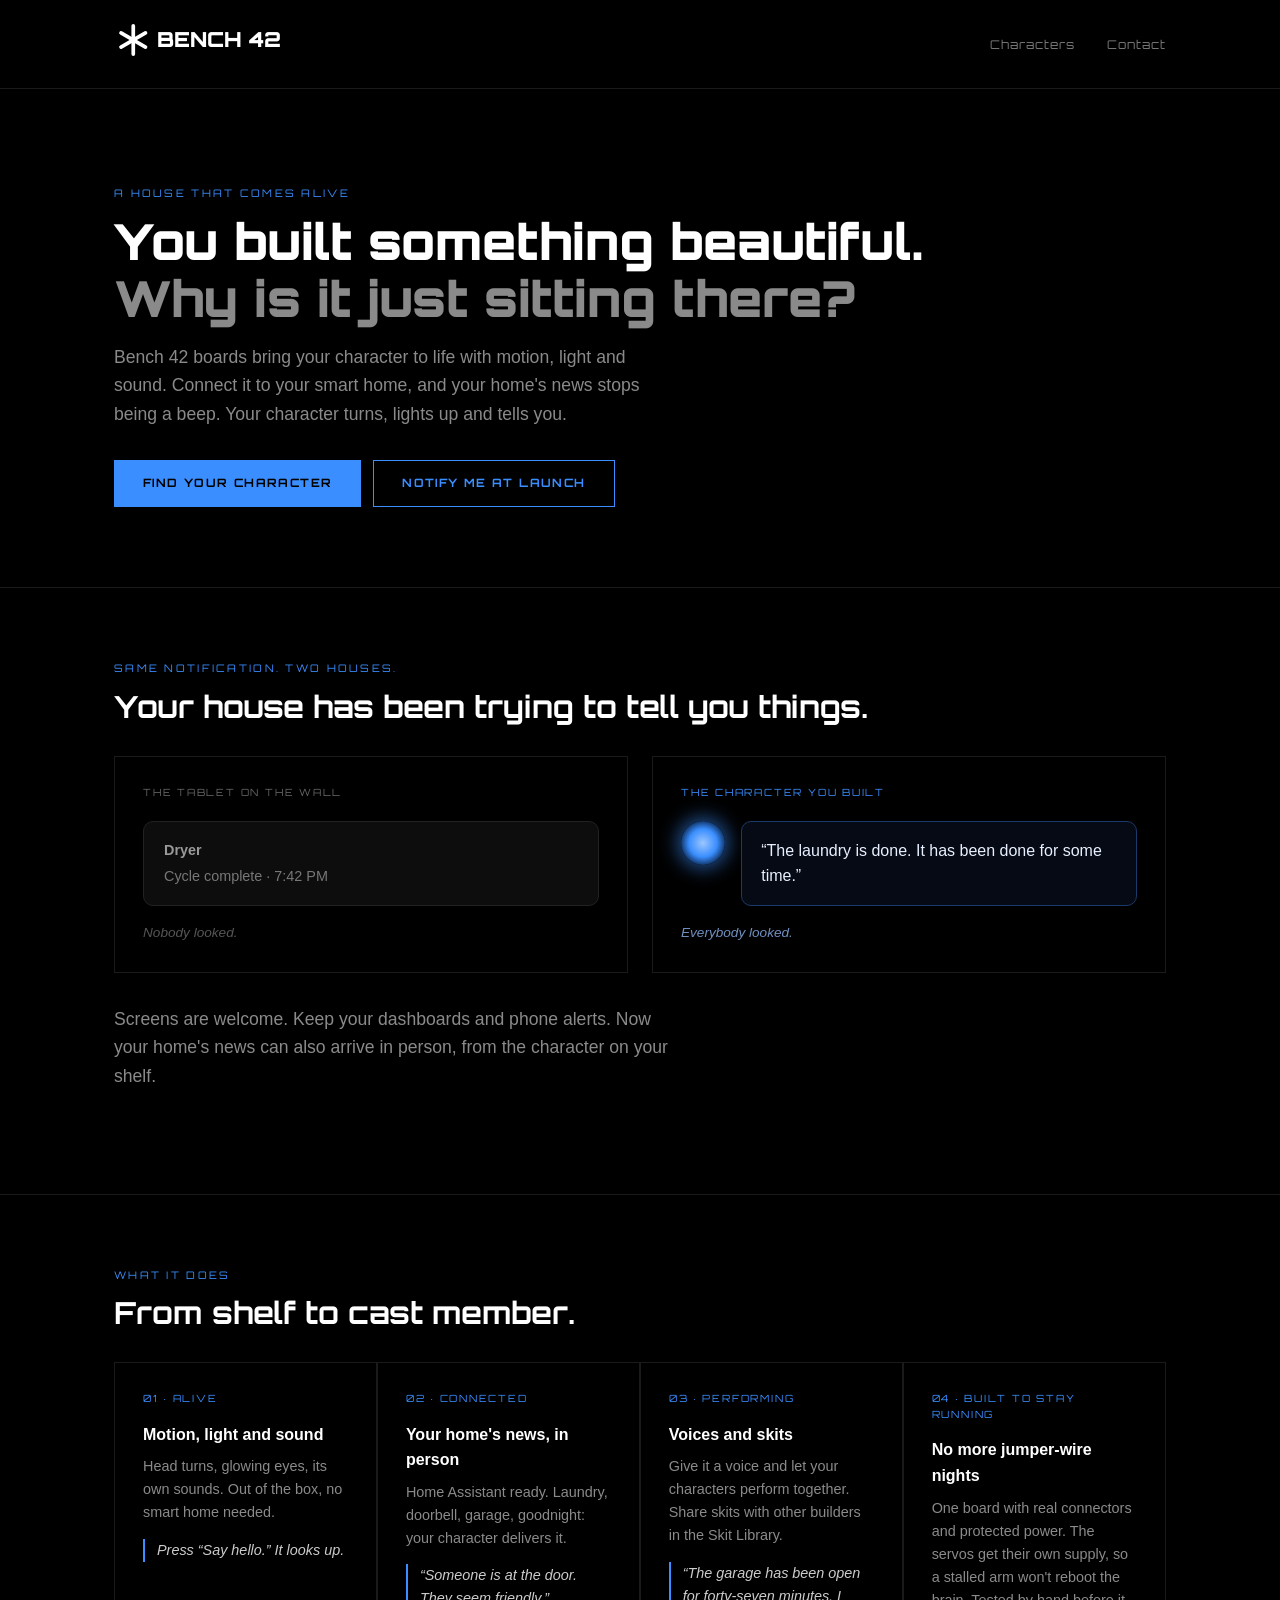
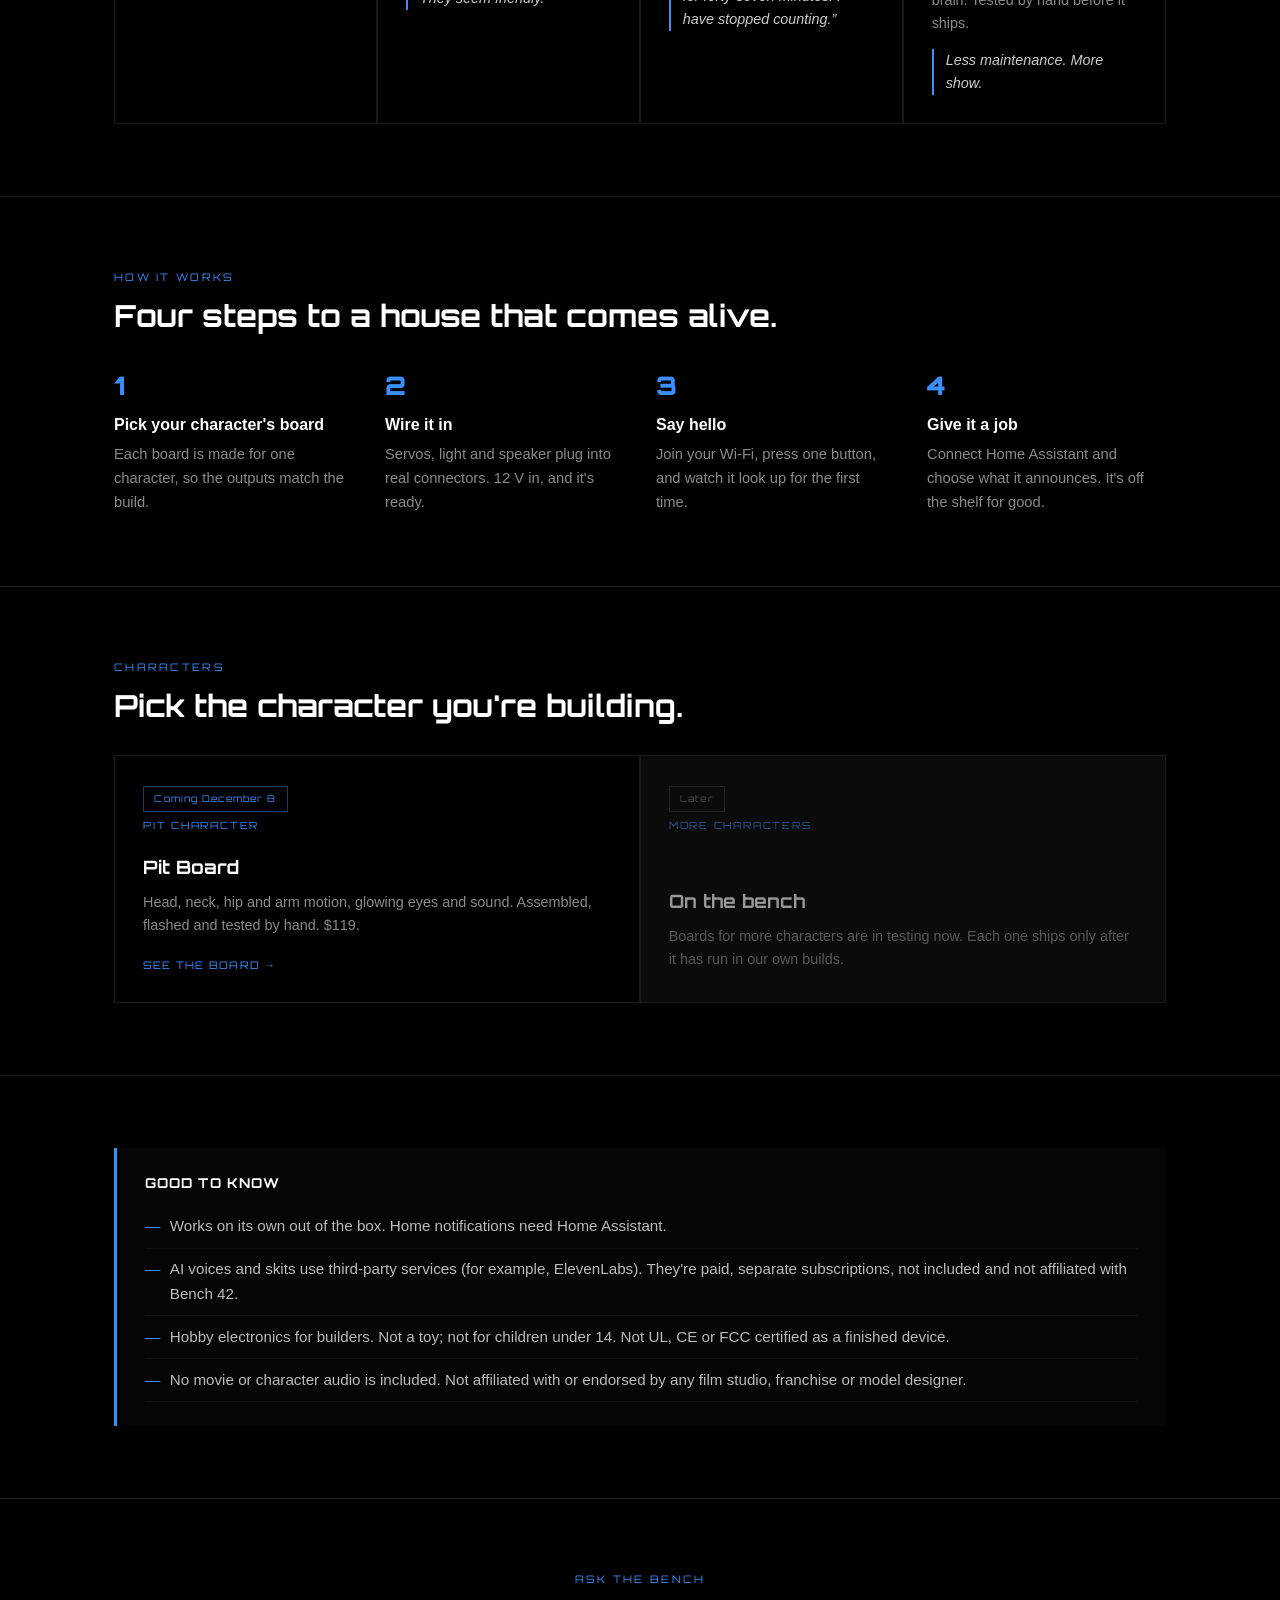
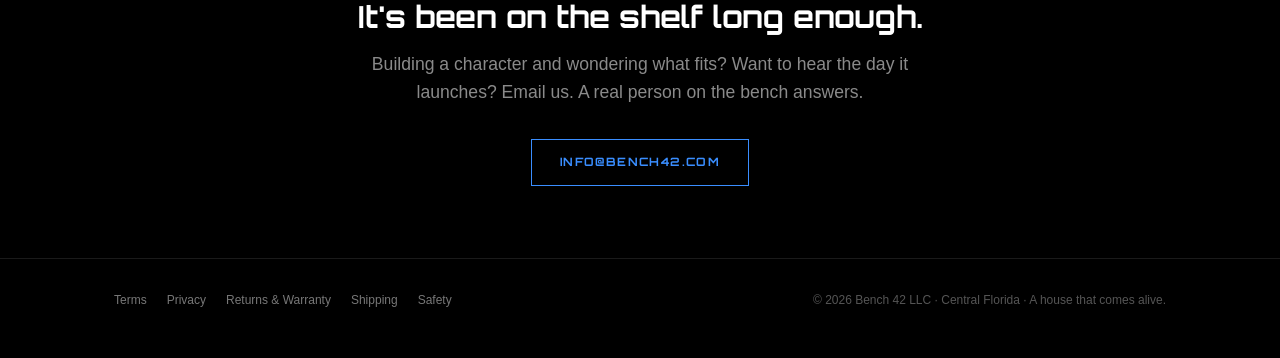
==== commit 25023dfc: "Homepage: A house that comes alive (campaign rebuild) Co-Authored-By: Claude Opus 5.5 <noreply@anthr" ====
--- a/index.html
+++ b/index.html
@@ -5,21 +5,49 @@
   <meta name="viewport" content="width=device-width, initial-scale=1.0">
   <!-- Pre-launch: remove this line on launch day. -->
   <meta name="robots" content="noindex, nofollow">
-  <title>Bench 42 — Boards that bring characters to life</title>
-  <meta name="description" content="Bench 42 makes compact boards that bring 3D-printed characters to life with motion, light and sound. One board per character. Home Assistant ready. Central Florida.">
+  <title>Bench 42 — A house that comes alive</title>
+  <meta name="description" content="You built something beautiful. Bench 42 boards bring your 3D-printed character to life with motion, light and sound, and let your smart home's news arrive in person. Home Assistant ready.">
   <link href="https://fonts.googleapis.com/css2?family=Orbitron:wght@400;700;900&display=swap" rel="stylesheet">
   <link rel="stylesheet" href="site.css">
   <style>
     .hero { padding: 6rem 0 5rem; }
+    .hero h1 .still { color: var(--muted); }
+    .hero .ctas { display: flex; flex-wrap: wrap; gap: 0.75rem; }
+
+    /* Two houses: the tablet vs the character */
+    .houses { display: grid; grid-template-columns: repeat(auto-fit, minmax(300px, 1fr)); gap: 1.5rem; }
+    .house { border: 1.5px solid var(--line); padding: 1.75rem; }
+    .house .who { font-family: 'Orbitron', sans-serif; font-size: 0.62rem; letter-spacing: 0.18em; margin-bottom: 1.25rem; color: #666; }
+    .house.alive .who { color: var(--accent); }
+    .tablet { background: #0d0d0d; border: 1px solid #222; border-radius: 10px; padding: 1.1rem 1.25rem; font-size: 0.9rem; color: #777; }
+    .tablet b { display: block; color: #999; font-weight: 600; margin-bottom: 0.15rem; }
+    .house .caption { color: #555; font-size: 0.85rem; margin-top: 1rem; font-style: italic; }
+    .speaker { display: flex; gap: 1rem; align-items: flex-start; }
+    .eye { flex-shrink: 0; width: 44px; height: 44px; border-radius: 50%; background: radial-gradient(circle, #9cc6ff 0%, var(--accent) 45%, #0b2a55 75%, #000 100%); box-shadow: 0 0 18px 4px rgba(58,142,255,.55); animation: glow 2.4s ease-in-out infinite; }
+    @keyframes glow { 50% { box-shadow: 0 0 30px 9px rgba(58,142,255,.8); } }
+    @media (prefers-reduced-motion: reduce) { .eye { animation: none; } }
+    .bubble { background: #050a14; border: 1px solid var(--accent-dim); border-radius: 10px; padding: 1rem 1.2rem; font-size: 1rem; color: #e8f0ff; }
+    .house.alive .caption { color: #6f8fbf; }
+
+    .pillars { display: grid; grid-template-columns: repeat(auto-fit, minmax(230px, 1fr)); gap: 1.5px; background: var(--line); border: 1.5px solid var(--line); }
+    .pillars .card .moment { color: #ccc; font-size: 0.9rem; margin-top: 0.9rem; border-left: 2px solid var(--accent); padding-left: 0.75rem; font-style: italic; }
+
+    .steps { display: grid; grid-template-columns: repeat(auto-fit, minmax(200px, 1fr)); gap: 2rem; counter-reset: s; }
+    .steps div { counter-increment: s; }
+    .steps div::before { content: counter(s); display: block; font-family: 'Orbitron', sans-serif; font-weight: 900; font-size: 1.6rem; color: var(--accent); margin-bottom: 0.4rem; }
+    .steps h3 { font-size: 1rem; margin-bottom: 0.35rem; }
+    .steps p { color: var(--muted); font-size: 0.92rem; }
+
     .char-card { display: flex; flex-direction: column; text-decoration: none; color: inherit; }
     .char-card .board { font-family: 'Orbitron', sans-serif; font-size: 1.15rem; font-weight: 700; margin: 0.25rem 0 0.6rem; }
     .char-card p { flex: 1; }
     .char-card .go { font-family: 'Orbitron', sans-serif; font-size: 0.65rem; letter-spacing: 0.12em; color: var(--accent); margin-top: 1.25rem; }
     a.char-card:hover { background: #050a14; }
     .char-card.later { opacity: 0.55; }
-    .why { display: grid; grid-template-columns: repeat(auto-fit, minmax(220px, 1fr)); gap: 2rem; }
-    .why h3 { font-size: 1rem; margin-bottom: 0.4rem; }
-    .why p { color: var(--muted); font-size: 0.92rem; }
+
+    .signoff { text-align: center; }
+    .signoff h2 { margin-bottom: 1rem; }
+    .signoff .lead { margin-left: auto; margin-right: auto; }
   </style>
 </head>
 <body>
@@ -43,31 +71,102 @@
   </div>
 </header>
 
+<!-- HERO -->
 <section class="hero">
   <div class="container">
-    <svg width="56" height="56" viewBox="0 0 56 56" xmlns="http://www.w3.org/2000/svg" aria-hidden="true">
-      <g transform="translate(28,28)">
-        <line x1="0" y1="-22" x2="0" y2="22" stroke="#3A8EFF" stroke-width="5.5" stroke-linecap="round"/>
-        <line x1="19.1" y1="-11" x2="-19.1" y2="11" stroke="#3A8EFF" stroke-width="5.5" stroke-linecap="round"/>
-        <line x1="-19.1" y1="-11" x2="19.1" y2="11" stroke="#3A8EFF" stroke-width="5.5" stroke-linecap="round"/>
-      </g>
-    </svg>
-    <h1 style="margin-top:1.75rem">You built<br>the character.<br><span class="accent">Now make it come alive.</span></h1>
-    <p class="lead">Bench 42 makes compact boards that give 3D-printed characters motion, light and sound — one board made for each character, not one-size-fits-all. Home Assistant ready. Out of Central Florida.</p>
-    <a href="#characters" class="btn">FIND YOUR CHARACTER</a>
-  </div>
-</section>
-
+    <p class="label">A house that comes alive</p>
+    <h1>You built something beautiful.<br><span class="still">Why is it just sitting there?</span></h1>
+    <p class="lead">Bench 42 boards bring your character to life with motion, light and sound. Connect it to your smart home, and your home's news stops being a beep. Your character turns, lights up and tells you.</p>
+    <div class="ctas">
+      <a href="#characters" class="btn solid">FIND YOUR CHARACTER</a>
+      <a href="mailto:info@bench42.com?subject=Notify%20me%20when%20Bench%2042%20launches" class="btn">NOTIFY ME AT LAUNCH</a>
+    </div>
+  </div>
+</section>
+
+<!-- TWO HOUSES -->
+<section>
+  <div class="container">
+    <p class="label">Same notification. Two houses.</p>
+    <h2>Your house has been trying to tell you things.</h2>
+    <div class="houses">
+      <div class="house">
+        <p class="who">THE TABLET ON THE WALL</p>
+        <div class="tablet"><b>Dryer</b>Cycle complete · 7:42 PM</div>
+        <p class="caption">Nobody looked.</p>
+      </div>
+      <div class="house alive">
+        <p class="who">THE CHARACTER YOU BUILT</p>
+        <div class="speaker">
+          <div class="eye" aria-hidden="true"></div>
+          <div class="bubble">“The laundry is done. It has been done for some time.”</div>
+        </div>
+        <p class="caption">Everybody looked.</p>
+      </div>
+    </div>
+    <p class="lead" style="margin-top:2rem">Screens are welcome. Keep your dashboards and phone alerts. Now your home's news can also arrive in person, from the character on your shelf.</p>
+  </div>
+</section>
+
+<!-- PILLARS -->
+<section>
+  <div class="container">
+    <p class="label">What it does</p>
+    <h2>From shelf to cast member.</h2>
+    <div class="pillars">
+      <div class="card">
+        <p class="num">01 · ALIVE</p>
+        <h3>Motion, light and sound</h3>
+        <p>Head turns, glowing eyes, its own sounds. Out of the box, no smart home needed.</p>
+        <p class="moment">Press “Say hello.” It looks up.</p>
+      </div>
+      <div class="card">
+        <p class="num">02 · CONNECTED</p>
+        <h3>Your home's news, in person</h3>
+        <p>Home Assistant ready. Laundry, doorbell, garage, goodnight: your character delivers it.</p>
+        <p class="moment">“Someone is at the door. They seem friendly.”</p>
+      </div>
+      <div class="card">
+        <p class="num">03 · PERFORMING</p>
+        <h3>Voices and skits</h3>
+        <p>Give it a voice and let your characters perform together. Share skits with other builders in the Skit Library.</p>
+        <p class="moment">“The garage has been open for forty-seven minutes. I have stopped counting.”</p>
+      </div>
+      <div class="card">
+        <p class="num">04 · BUILT TO STAY RUNNING</p>
+        <h3>No more jumper-wire nights</h3>
+        <p>One board with real connectors and protected power. The servos get their own supply, so a stalled arm won't reboot the brain. Tested by hand before it ships.</p>
+        <p class="moment">Less maintenance. More show.</p>
+      </div>
+    </div>
+  </div>
+</section>
+
+<!-- HOW IT WORKS -->
+<section>
+  <div class="container">
+    <p class="label">How it works</p>
+    <h2>Four steps to a house that comes alive.</h2>
+    <div class="steps">
+      <div><h3>Pick your character's board</h3><p>Each board is made for one character, so the outputs match the build.</p></div>
+      <div><h3>Wire it in</h3><p>Servos, light and speaker plug into real connectors. 12 V in, and it's ready.</p></div>
+      <div><h3>Say hello</h3><p>Join your Wi-Fi, press one button, and watch it look up for the first time.</p></div>
+      <div><h3>Give it a job</h3><p>Connect Home Assistant and choose what it announces. It's off the shelf for good.</p></div>
+    </div>
+  </div>
+</section>
+
+<!-- CHARACTERS -->
 <section id="characters">
   <div class="container">
     <p class="label">Characters</p>
     <h2>Pick the character you're building.</h2>
     <div class="grid">
       <a class="card char-card" href="pit-board.html">
-        <span><span class="tag">Coming soon</span></span>
+        <span><span class="tag">Coming December 8</span></span>
         <p class="num">PIT CHARACTER</p>
         <span class="board">Pit Board</span>
-        <p>Four servos for head, neck, hip and arm, a light ring and sound. Assembled and tested. $119.</p>
+        <p>Head, neck, hip and arm motion, glowing eyes and sound. Assembled, flashed and tested by hand. $119.</p>
         <span class="go">SEE THE BOARD →</span>
       </a>
       <div class="card char-card later">
@@ -80,24 +179,27 @@
   </div>
 </section>
 
-<section>
-  <div class="container">
-    <p class="label">Why Bench 42</p>
-    <h2>Made for the character, not the catalog.</h2>
-    <div class="why">
-      <div><h3>Fits your build</h3><p>Each board is sized and wired for one character, so there's no guessing which outputs you need.</p></div>
-      <div><h3>Tested in our own cast</h3><p>Every design runs in our own characters first. If it couldn't survive a backward battery or a stalled servo, we redesigned it.</p></div>
-      <div><h3>Smart-home ready</h3><p>ESPHome and Home Assistant out of the box — or run it standalone. No cloud required.</p></div>
-      <div><h3>A real person answers</h3><p>Questions go to the bench, and the answers become free guides for everyone.</p></div>
-    </div>
-  </div>
-</section>
-
-<section id="contact">
-  <div class="container">
-    <p class="label">Contact</p>
-    <h2>Ask the bench.</h2>
-    <p class="lead">Building a character and wondering what fits? Email us.</p>
+<!-- GOOD TO KNOW -->
+<section>
+  <div class="container">
+    <div class="note">
+      <h3>GOOD TO KNOW</h3>
+      <ul class="list">
+        <li>Works on its own out of the box. Home notifications need Home Assistant.</li>
+        <li>AI voices and skits use third-party services (for example, ElevenLabs). They're paid, separate subscriptions, not included and not affiliated with Bench 42.</li>
+        <li>Hobby electronics for builders. Not a toy; not for children under 14. Not UL, CE or FCC certified as a finished device.</li>
+        <li>No movie or character audio is included. Not affiliated with or endorsed by any film studio, franchise or model designer.</li>
+      </ul>
+    </div>
+  </div>
+</section>
+
+<!-- SIGN-OFF / CONTACT -->
+<section id="contact" class="signoff">
+  <div class="container">
+    <p class="label">Ask the bench</p>
+    <h2>It's been on the shelf long enough.</h2>
+    <p class="lead">Building a character and wondering what fits? Want to hear the day it launches? Email us. A real person on the bench answers.</p>
     <a class="btn" href="mailto:info@bench42.com">INFO@BENCH42.COM</a>
   </div>
 </section>
@@ -107,7 +209,7 @@
     <div>
       <a href="#">Terms</a><a href="#">Privacy</a><a href="#">Returns &amp; Warranty</a><a href="#">Shipping</a><a href="#">Safety</a>
     </div>
-    <p>© 2026 Bench 42 LLC · Central Florida</p>
+    <p>© 2026 Bench 42 LLC · Central Florida · A house that comes alive.</p>
   </div>
 </footer>
 
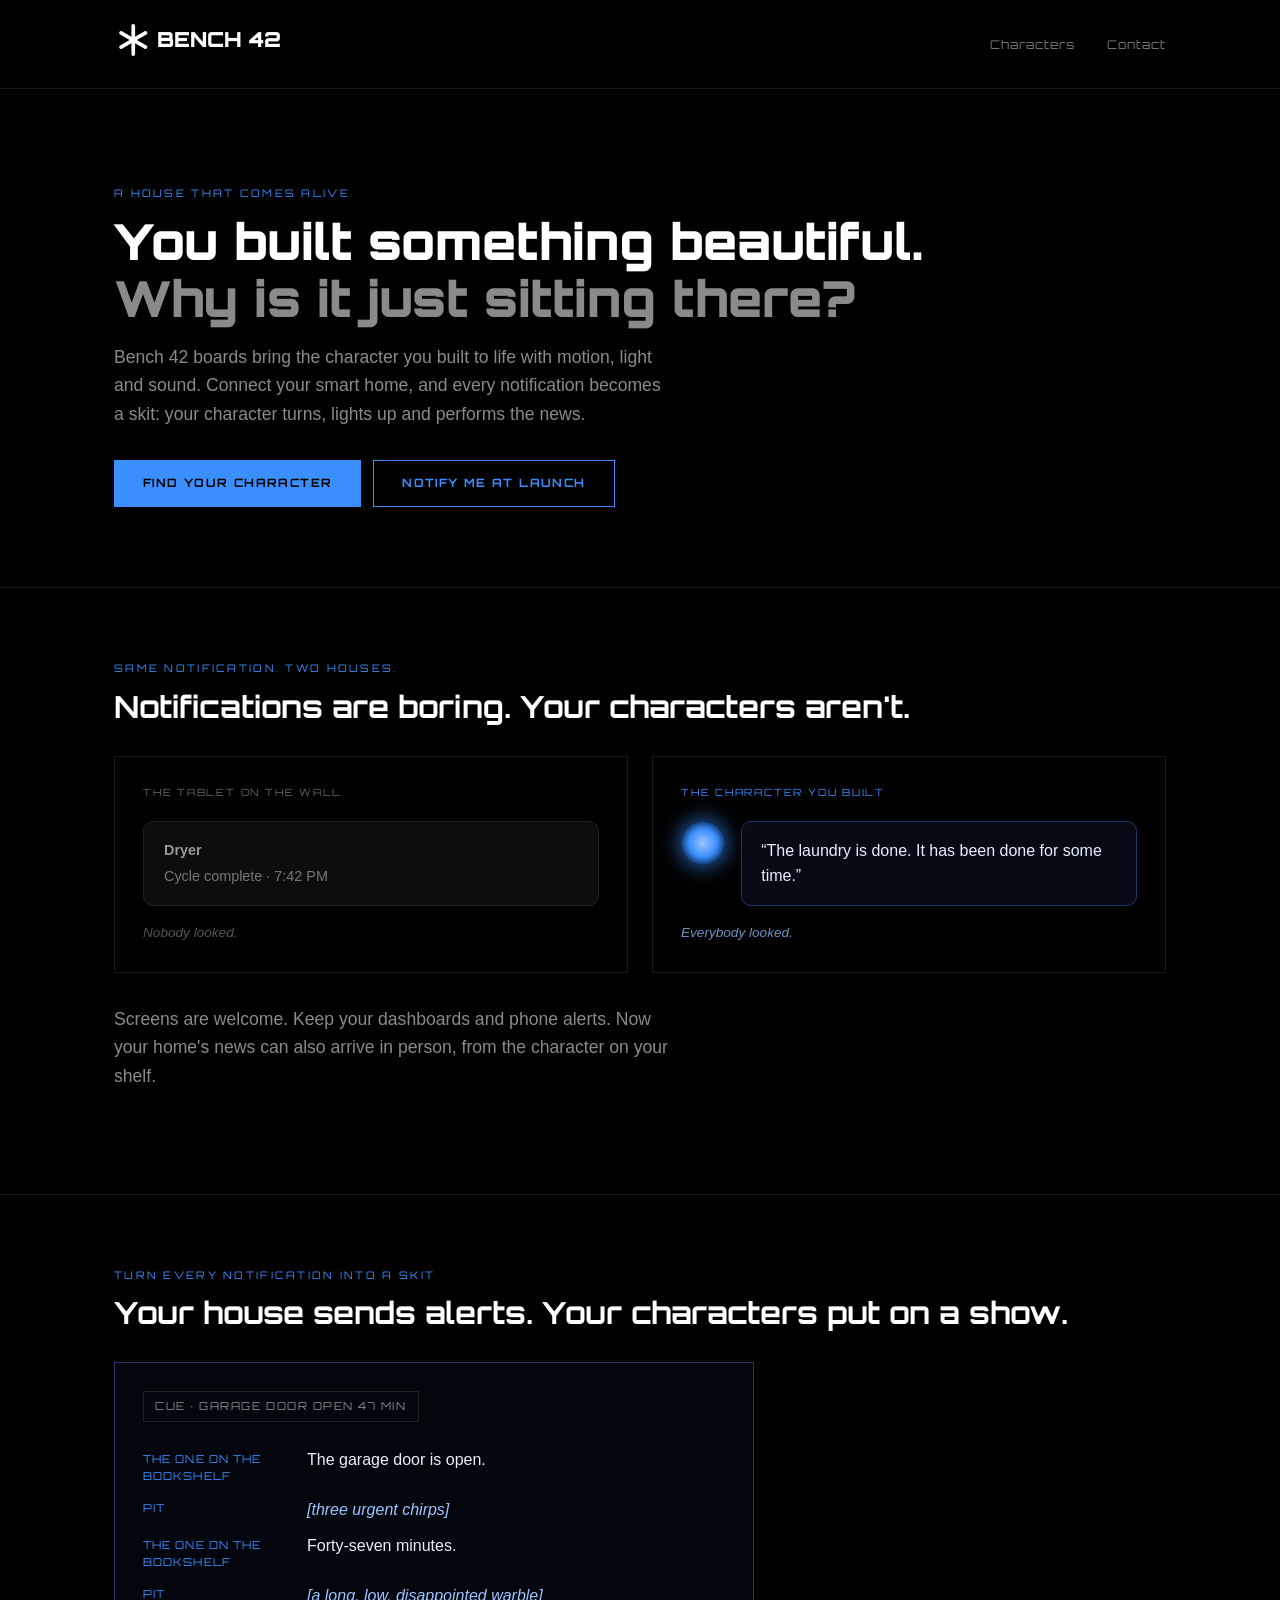
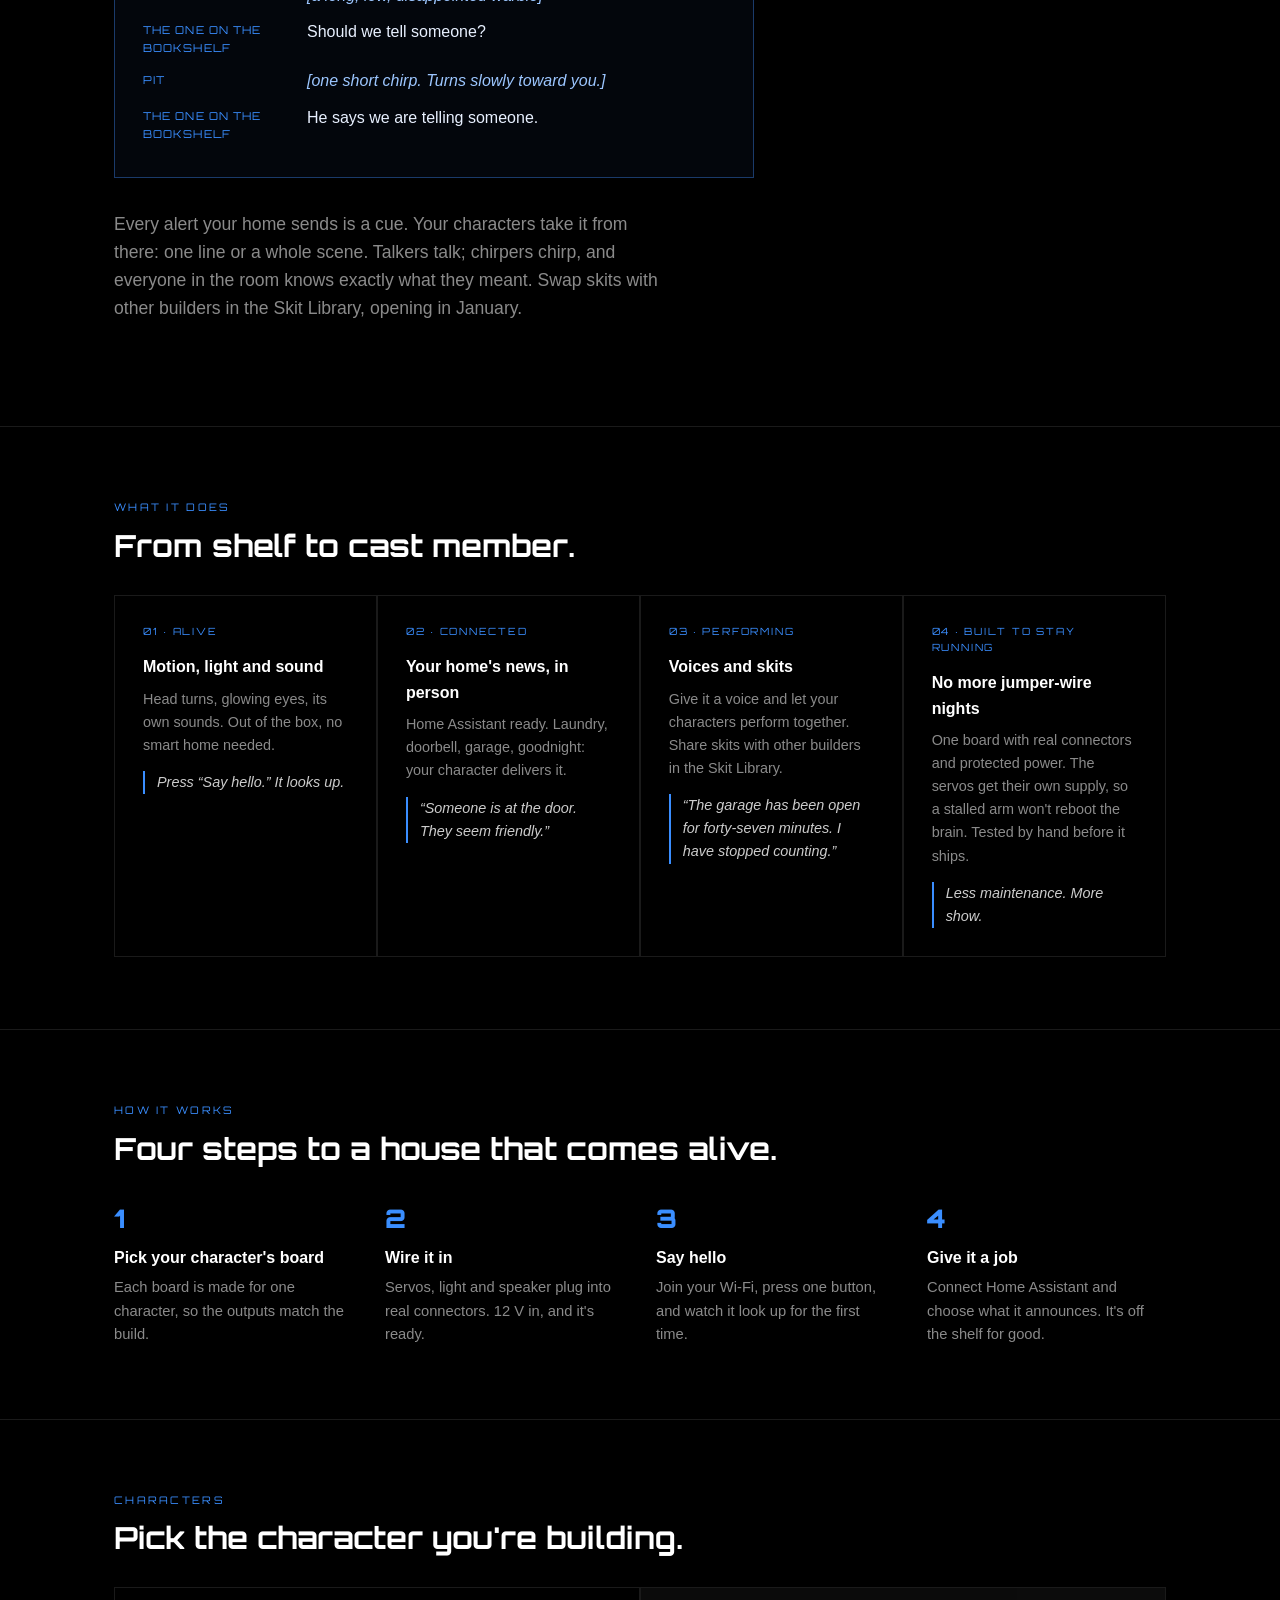
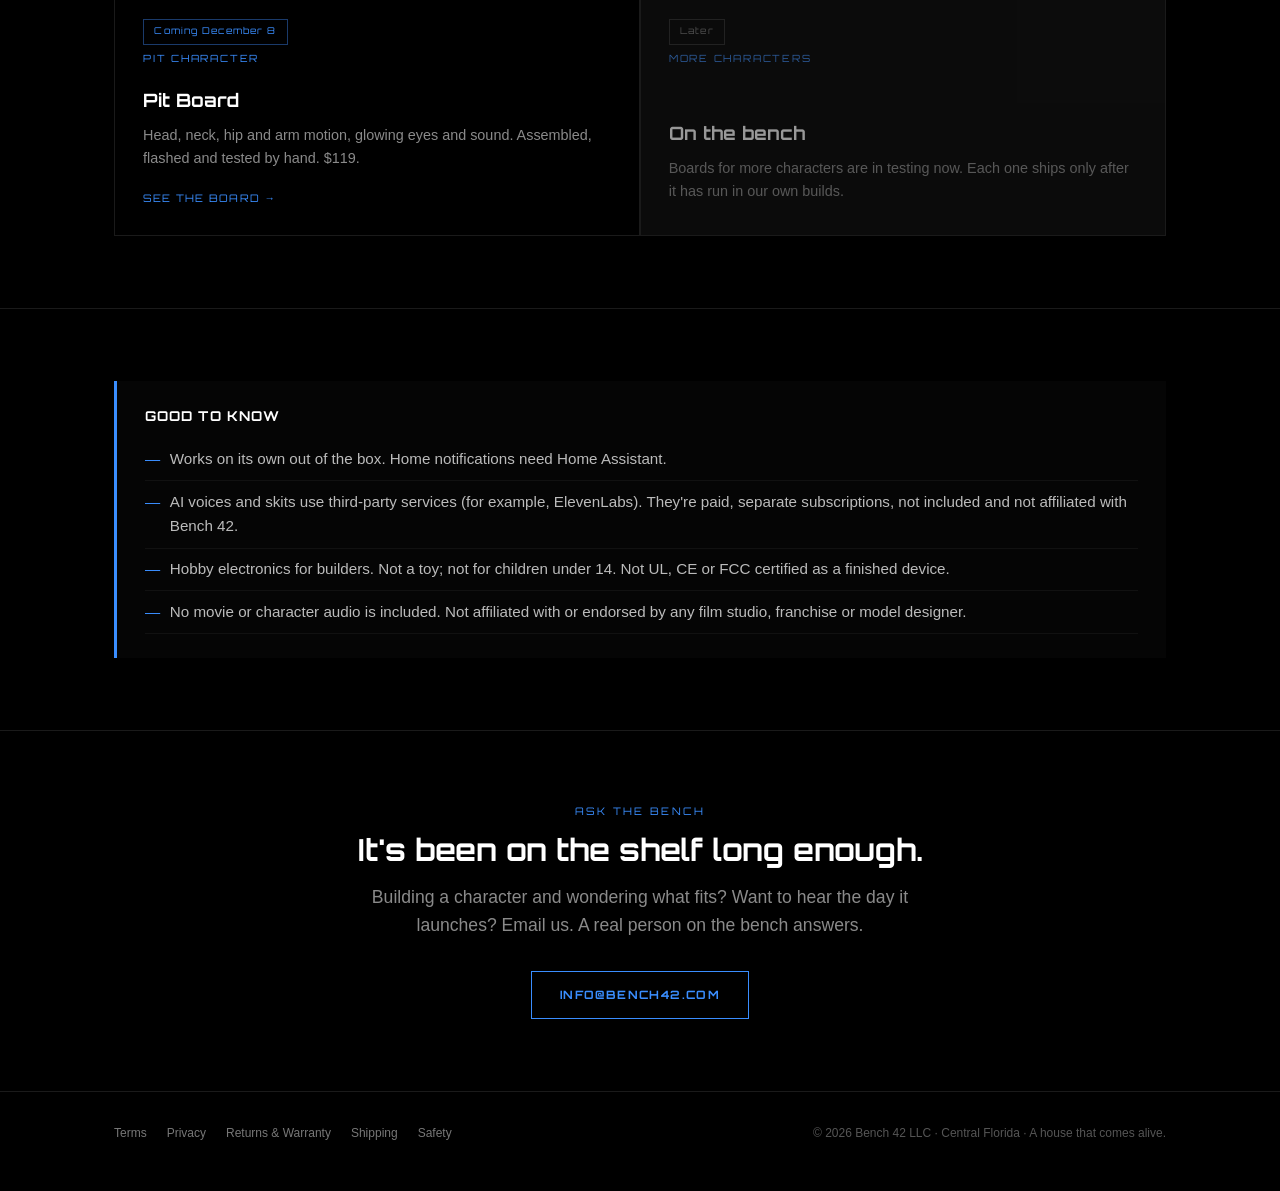
==== commit 33ebe14d: "Skit energy: notifications become skits; Pit chirps, talkers talk Co-Authored-By: Claude Opus 5.5 <n" ====
--- a/index.html
+++ b/index.html
@@ -6,7 +6,7 @@
   <!-- Pre-launch: remove this line on launch day. -->
   <meta name="robots" content="noindex, nofollow">
   <title>Bench 42 — A house that comes alive</title>
-  <meta name="description" content="You built something beautiful. Bench 42 boards bring your 3D-printed character to life with motion, light and sound, and let your smart home's news arrive in person. Home Assistant ready.">
+  <meta name="description" content="You built something beautiful. Bench 42 boards bring the character you built to life with motion, light and sound, and turn your smart home's notifications into skits. Home Assistant ready.">
   <link href="https://fonts.googleapis.com/css2?family=Orbitron:wght@400;700;900&display=swap" rel="stylesheet">
   <link rel="stylesheet" href="site.css">
   <style>
@@ -45,6 +45,14 @@
     a.char-card:hover { background: #050a14; }
     .char-card.later { opacity: 0.55; }
 
+    .script { border: 1.5px solid var(--accent-dim); background: #03060c; padding: 1.75rem; max-width: 640px; }
+    .script .cue { font-family: 'Orbitron', sans-serif; font-size: 0.68rem; letter-spacing: 0.14em; color: #8a8a8a; border: 1px solid #222; display: inline-block; padding: 0.35rem 0.7rem; margin-bottom: 1.25rem; }
+    .script .line { display: grid; grid-template-columns: 9.5rem 1fr; gap: 0.75rem; padding: 0.35rem 0; }
+    .script .who { font-family: 'Orbitron', sans-serif; font-size: 0.68rem; letter-spacing: 0.1em; color: var(--accent); padding-top: 0.2rem; }
+    .script .say { color: #e8f0ff; }
+    .script .say.chirp { color: #9cc6ff; font-style: italic; }
+    .script .stage { color: #6f8fbf; font-style: italic; padding: 0.5rem 0 0; }
+    @media (max-width: 640px) { .script .line { grid-template-columns: 1fr; gap: 0; } }
     .signoff { text-align: center; }
     .signoff h2 { margin-bottom: 1rem; }
     .signoff .lead { margin-left: auto; margin-right: auto; }
@@ -76,7 +84,7 @@
   <div class="container">
     <p class="label">A house that comes alive</p>
     <h1>You built something beautiful.<br><span class="still">Why is it just sitting there?</span></h1>
-    <p class="lead">Bench 42 boards bring your character to life with motion, light and sound. Connect it to your smart home, and your home's news stops being a beep. Your character turns, lights up and tells you.</p>
+    <p class="lead">Bench 42 boards bring the character you built to life with motion, light and sound. Connect your smart home, and every notification becomes a skit: your character turns, lights up and performs the news.</p>
     <div class="ctas">
       <a href="#characters" class="btn solid">FIND YOUR CHARACTER</a>
       <a href="mailto:info@bench42.com?subject=Notify%20me%20when%20Bench%2042%20launches" class="btn">NOTIFY ME AT LAUNCH</a>
@@ -88,7 +96,7 @@
 <section>
   <div class="container">
     <p class="label">Same notification. Two houses.</p>
-    <h2>Your house has been trying to tell you things.</h2>
+    <h2>Notifications are boring. Your characters aren't.</h2>
     <div class="houses">
       <div class="house">
         <p class="who">THE TABLET ON THE WALL</p>
@@ -105,6 +113,25 @@
       </div>
     </div>
     <p class="lead" style="margin-top:2rem">Screens are welcome. Keep your dashboards and phone alerts. Now your home's news can also arrive in person, from the character on your shelf.</p>
+  </div>
+</section>
+
+<!-- SKIT -->
+<section>
+  <div class="container">
+    <p class="label">Turn every notification into a skit</p>
+    <h2>Your house sends alerts. Your characters put on a show.</h2>
+    <div class="script">
+      <span class="cue">CUE · GARAGE DOOR OPEN 47 MIN</span>
+      <div class="line"><span class="who">THE ONE ON THE BOOKSHELF</span><span class="say">The garage door is open.</span></div>
+      <div class="line"><span class="who">PIT</span><span class="say chirp">[three urgent chirps]</span></div>
+      <div class="line"><span class="who">THE ONE ON THE BOOKSHELF</span><span class="say">Forty-seven minutes.</span></div>
+      <div class="line"><span class="who">PIT</span><span class="say chirp">[a long, low, disappointed warble]</span></div>
+      <div class="line"><span class="who">THE ONE ON THE BOOKSHELF</span><span class="say">Should we tell someone?</span></div>
+      <div class="line"><span class="who">PIT</span><span class="say chirp">[one short chirp. Turns slowly toward you.]</span></div>
+      <div class="line"><span class="who">THE ONE ON THE BOOKSHELF</span><span class="say">He says we are telling someone.</span></div>
+    </div>
+    <p class="lead" style="margin-top:2rem">Every alert your home sends is a cue. Your characters take it from there: one line or a whole scene. Talkers talk; chirpers chirp, and everyone in the room knows exactly what they meant. Swap skits with other builders in the Skit Library, opening in January.</p>
   </div>
 </section>
 
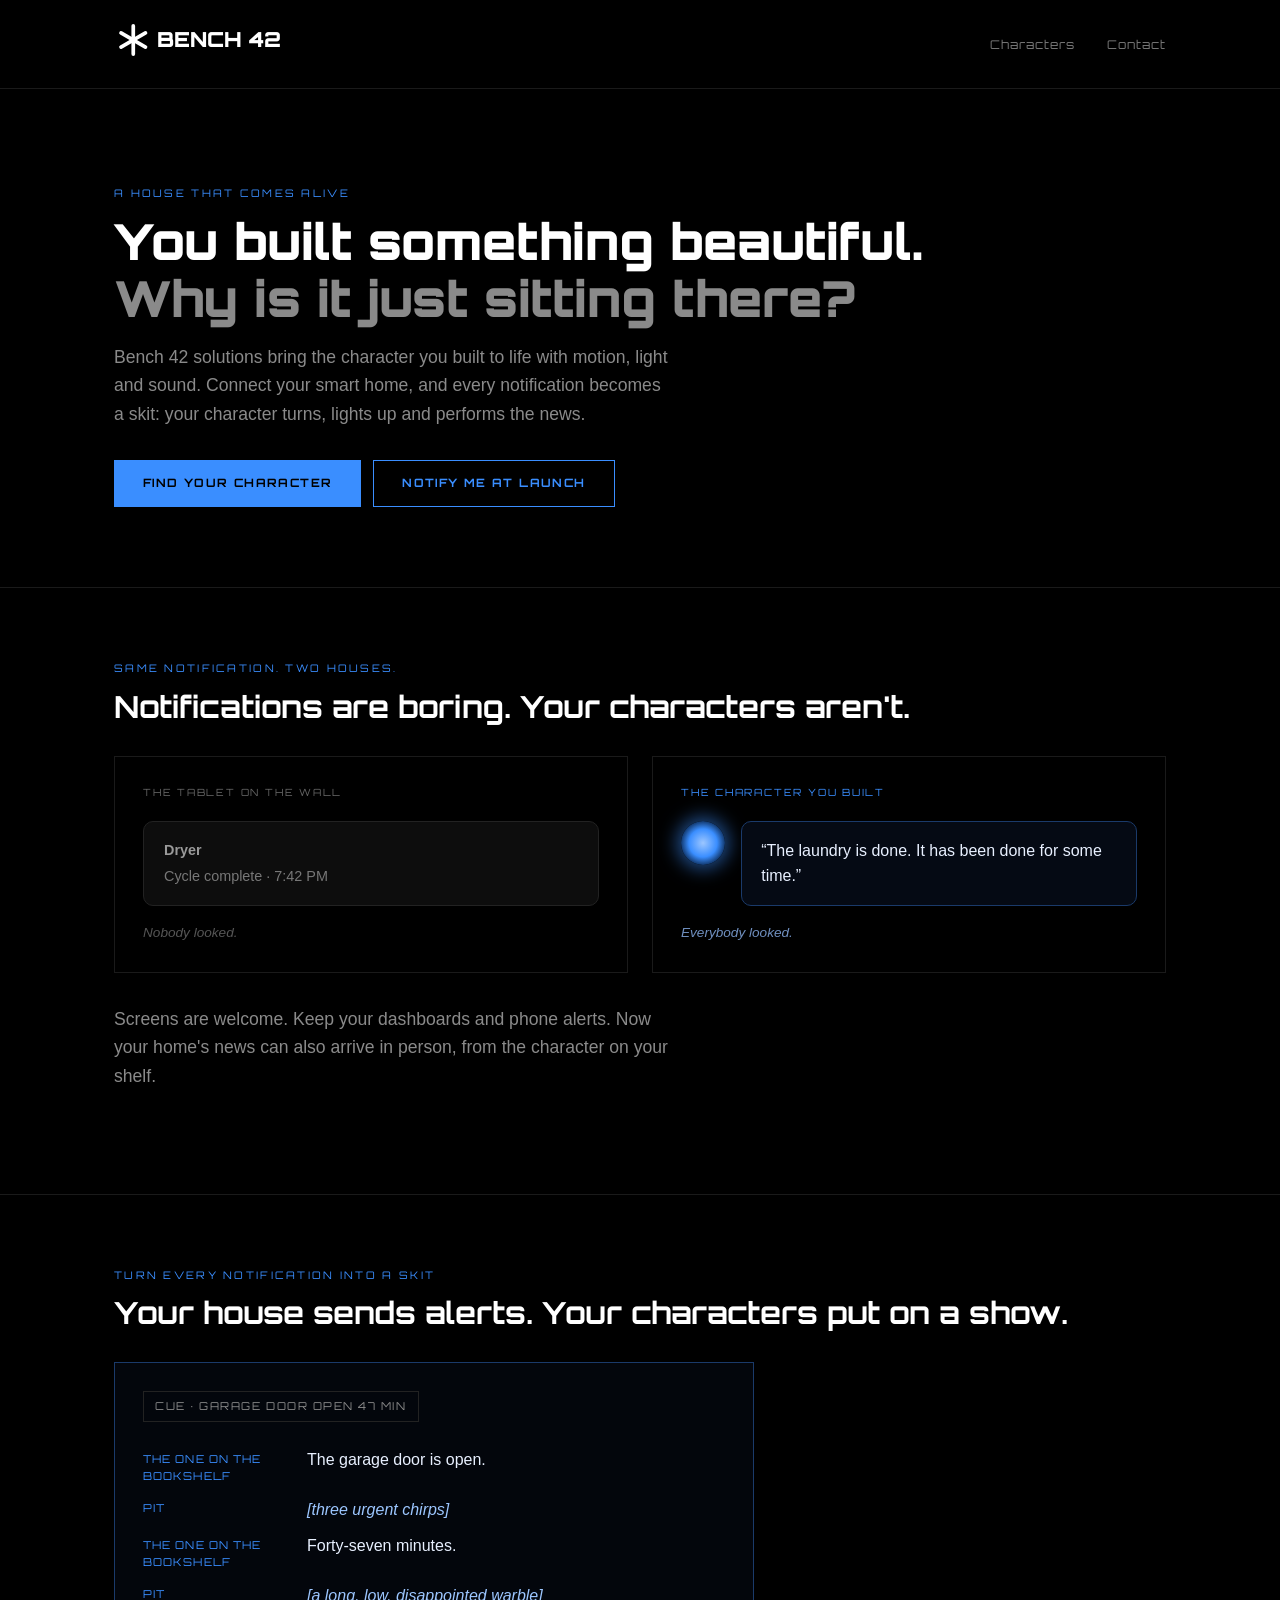
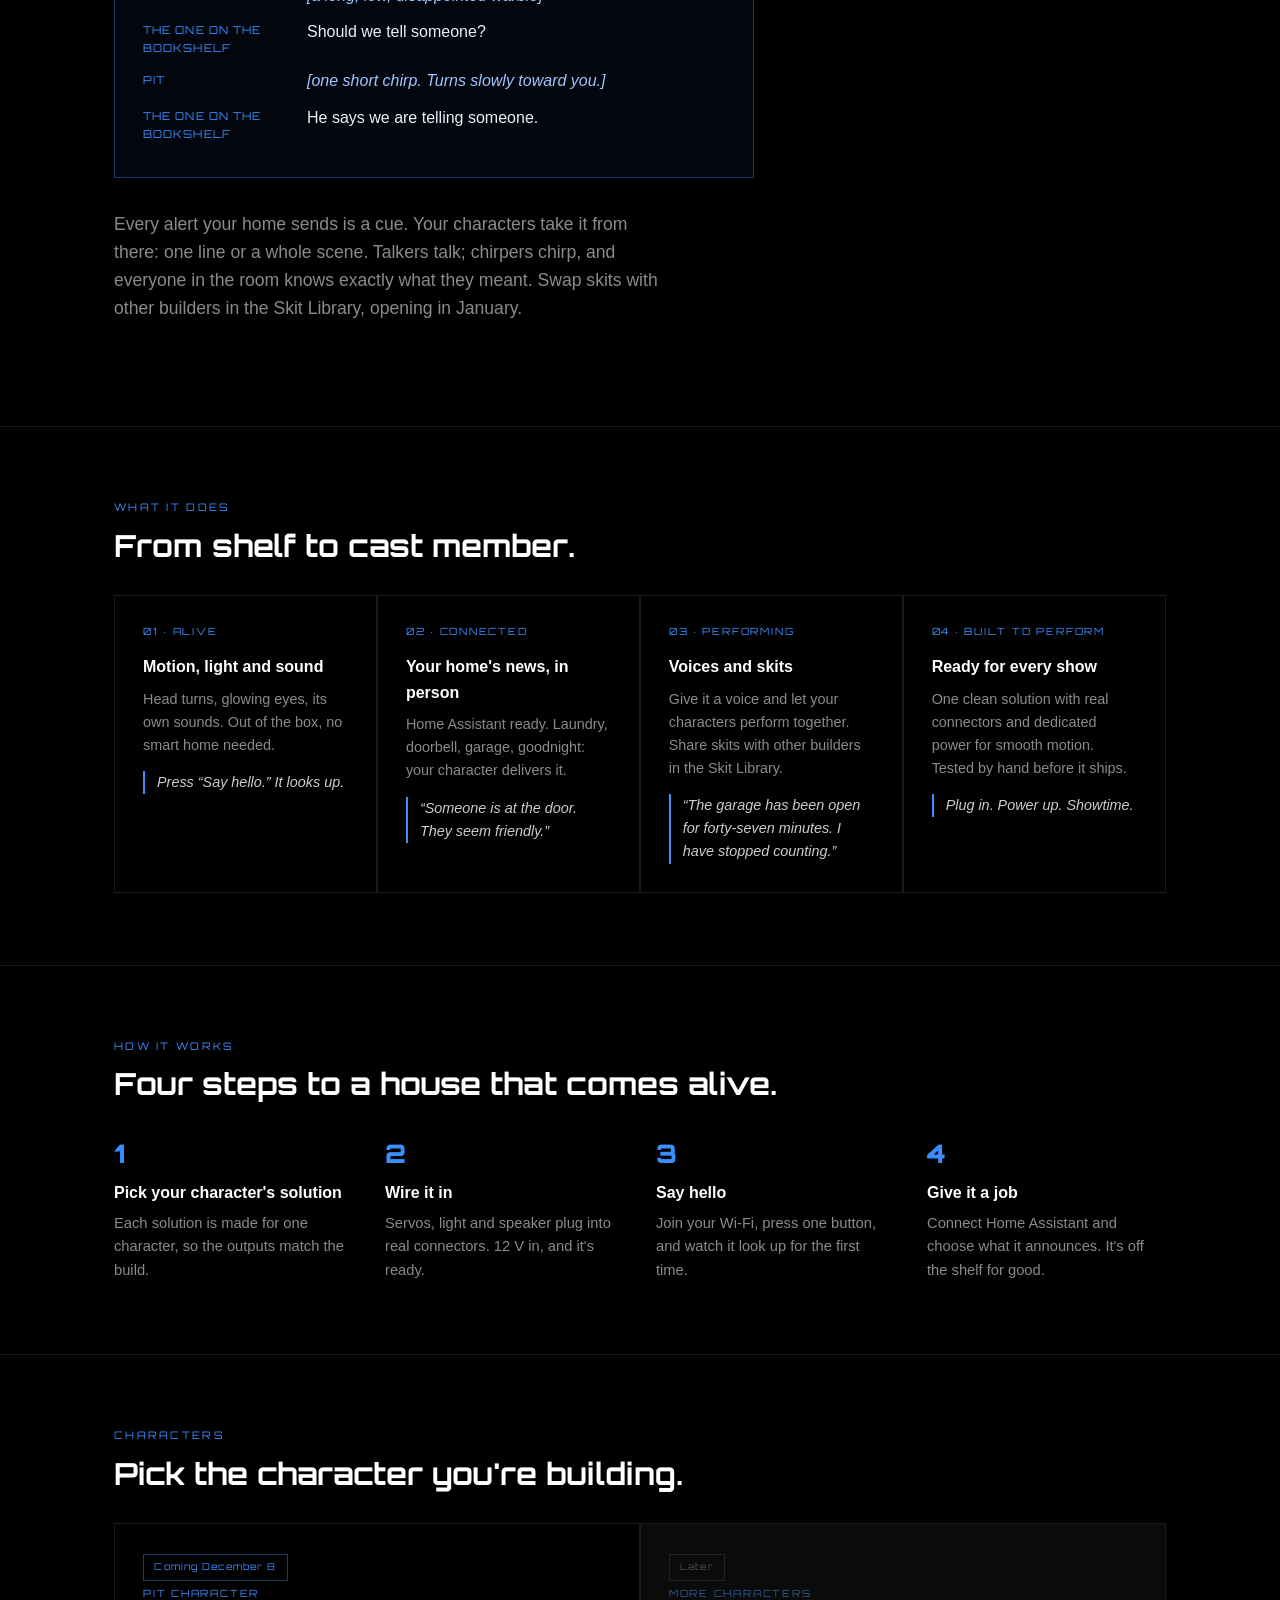
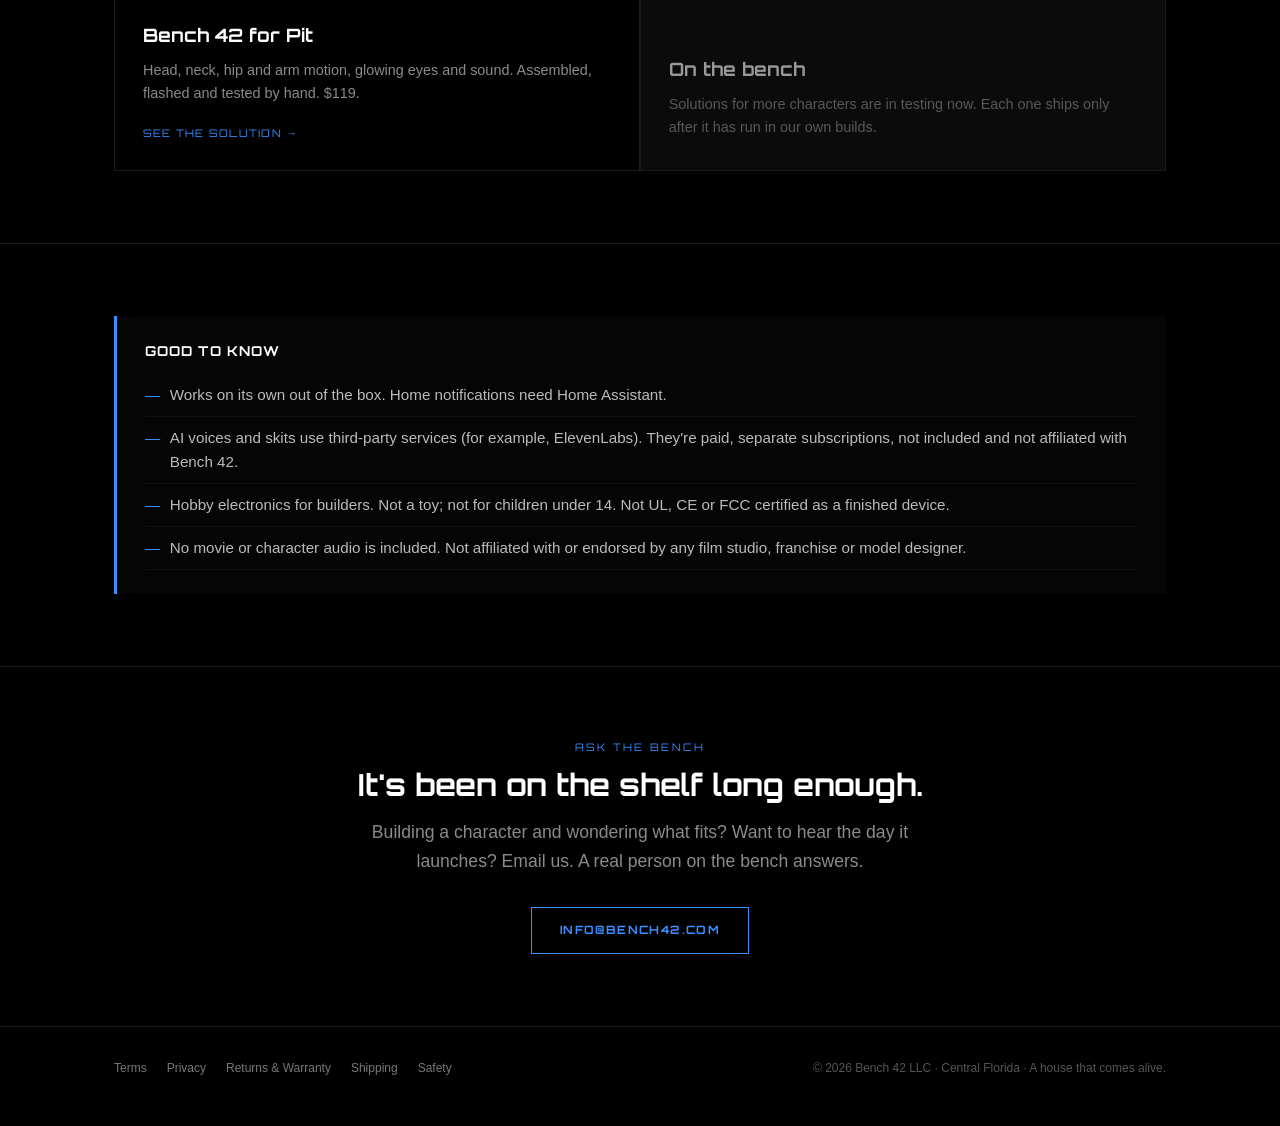
==== commit a8b7f0b7: "Pit page: Pick your level table (difficulty, what you'll need, skills); Bench 42 for Pit naming + po" ====
--- a/index.html
+++ b/index.html
@@ -6,7 +6,7 @@
   <!-- Pre-launch: remove this line on launch day. -->
   <meta name="robots" content="noindex, nofollow">
   <title>Bench 42 — A house that comes alive</title>
-  <meta name="description" content="You built something beautiful. Bench 42 boards bring the character you built to life with motion, light and sound, and turn your smart home's notifications into skits. Home Assistant ready.">
+  <meta name="description" content="You built something beautiful. Bench 42 solutions bring the character you built to life with motion, light and sound, and turn your smart home's notifications into skits. Home Assistant ready.">
   <link href="https://fonts.googleapis.com/css2?family=Orbitron:wght@400;700;900&display=swap" rel="stylesheet">
   <link rel="stylesheet" href="site.css">
   <style>
@@ -84,7 +84,7 @@
   <div class="container">
     <p class="label">A house that comes alive</p>
     <h1>You built something beautiful.<br><span class="still">Why is it just sitting there?</span></h1>
-    <p class="lead">Bench 42 boards bring the character you built to life with motion, light and sound. Connect your smart home, and every notification becomes a skit: your character turns, lights up and performs the news.</p>
+    <p class="lead">Bench 42 solutions bring the character you built to life with motion, light and sound. Connect your smart home, and every notification becomes a skit: your character turns, lights up and performs the news.</p>
     <div class="ctas">
       <a href="#characters" class="btn solid">FIND YOUR CHARACTER</a>
       <a href="mailto:info@bench42.com?subject=Notify%20me%20when%20Bench%2042%20launches" class="btn">NOTIFY ME AT LAUNCH</a>
@@ -160,10 +160,10 @@
         <p class="moment">“The garage has been open for forty-seven minutes. I have stopped counting.”</p>
       </div>
       <div class="card">
-        <p class="num">04 · BUILT TO STAY RUNNING</p>
-        <h3>No more jumper-wire nights</h3>
-        <p>One board with real connectors and protected power. The servos get their own supply, so a stalled arm won't reboot the brain. Tested by hand before it ships.</p>
-        <p class="moment">Less maintenance. More show.</p>
+        <p class="num">04 · BUILT TO PERFORM</p>
+        <h3>Ready for every show</h3>
+        <p>One clean solution with real connectors and dedicated power for smooth motion. Tested by hand before it ships.</p>
+        <p class="moment">Plug in. Power up. Showtime.</p>
       </div>
     </div>
   </div>
@@ -175,7 +175,7 @@
     <p class="label">How it works</p>
     <h2>Four steps to a house that comes alive.</h2>
     <div class="steps">
-      <div><h3>Pick your character's board</h3><p>Each board is made for one character, so the outputs match the build.</p></div>
+      <div><h3>Pick your character's solution</h3><p>Each solution is made for one character, so the outputs match the build.</p></div>
       <div><h3>Wire it in</h3><p>Servos, light and speaker plug into real connectors. 12 V in, and it's ready.</p></div>
       <div><h3>Say hello</h3><p>Join your Wi-Fi, press one button, and watch it look up for the first time.</p></div>
       <div><h3>Give it a job</h3><p>Connect Home Assistant and choose what it announces. It's off the shelf for good.</p></div>
@@ -192,15 +192,15 @@
       <a class="card char-card" href="pit-board.html">
         <span><span class="tag">Coming December 8</span></span>
         <p class="num">PIT CHARACTER</p>
-        <span class="board">Pit Board</span>
+        <span class="board">Bench 42 for Pit</span>
         <p>Head, neck, hip and arm motion, glowing eyes and sound. Assembled, flashed and tested by hand. $119.</p>
-        <span class="go">SEE THE BOARD →</span>
+        <span class="go">SEE THE SOLUTION →</span>
       </a>
       <div class="card char-card later">
         <span><span class="tag soon">Later</span></span>
         <p class="num">MORE CHARACTERS</p>
         <span class="board">On the bench</span>
-        <p>Boards for more characters are in testing now. Each one ships only after it has run in our own builds.</p>
+        <p>Solutions for more characters are in testing now. Each one ships only after it has run in our own builds.</p>
       </div>
     </div>
   </div>
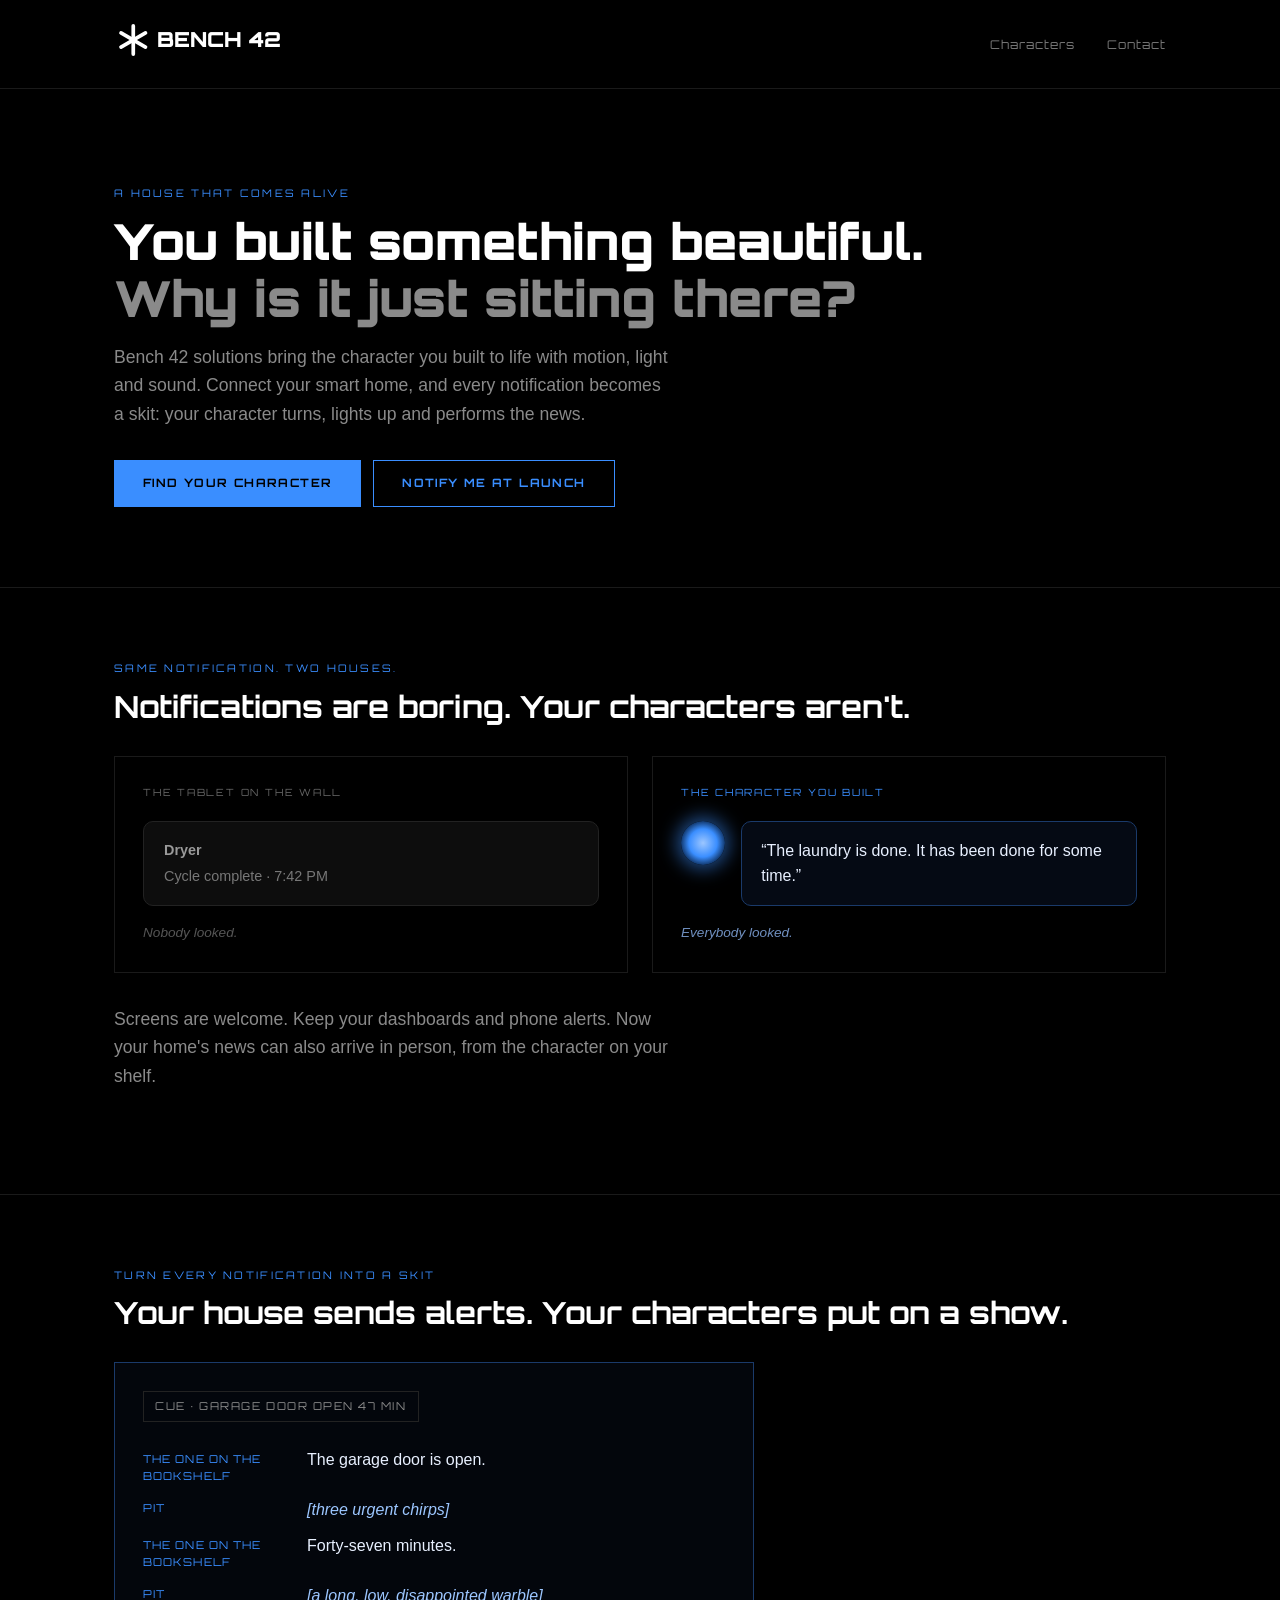
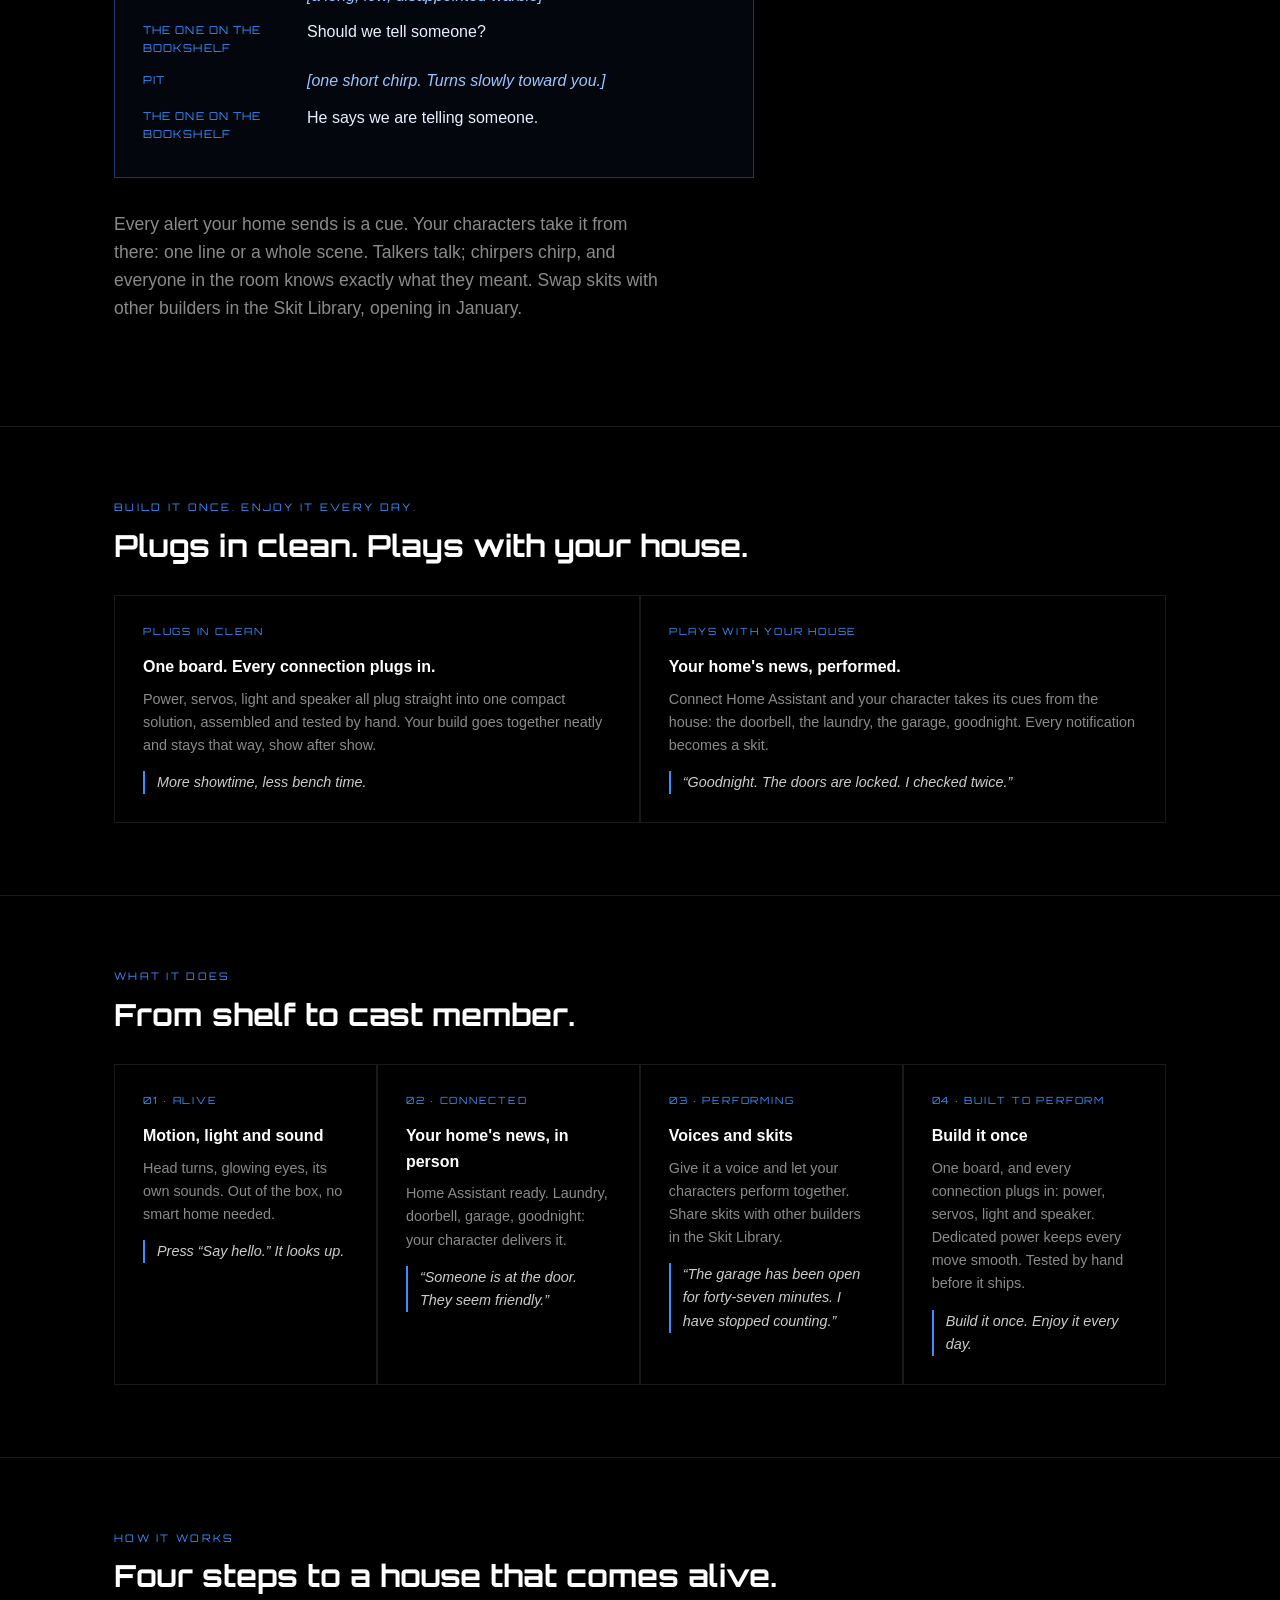
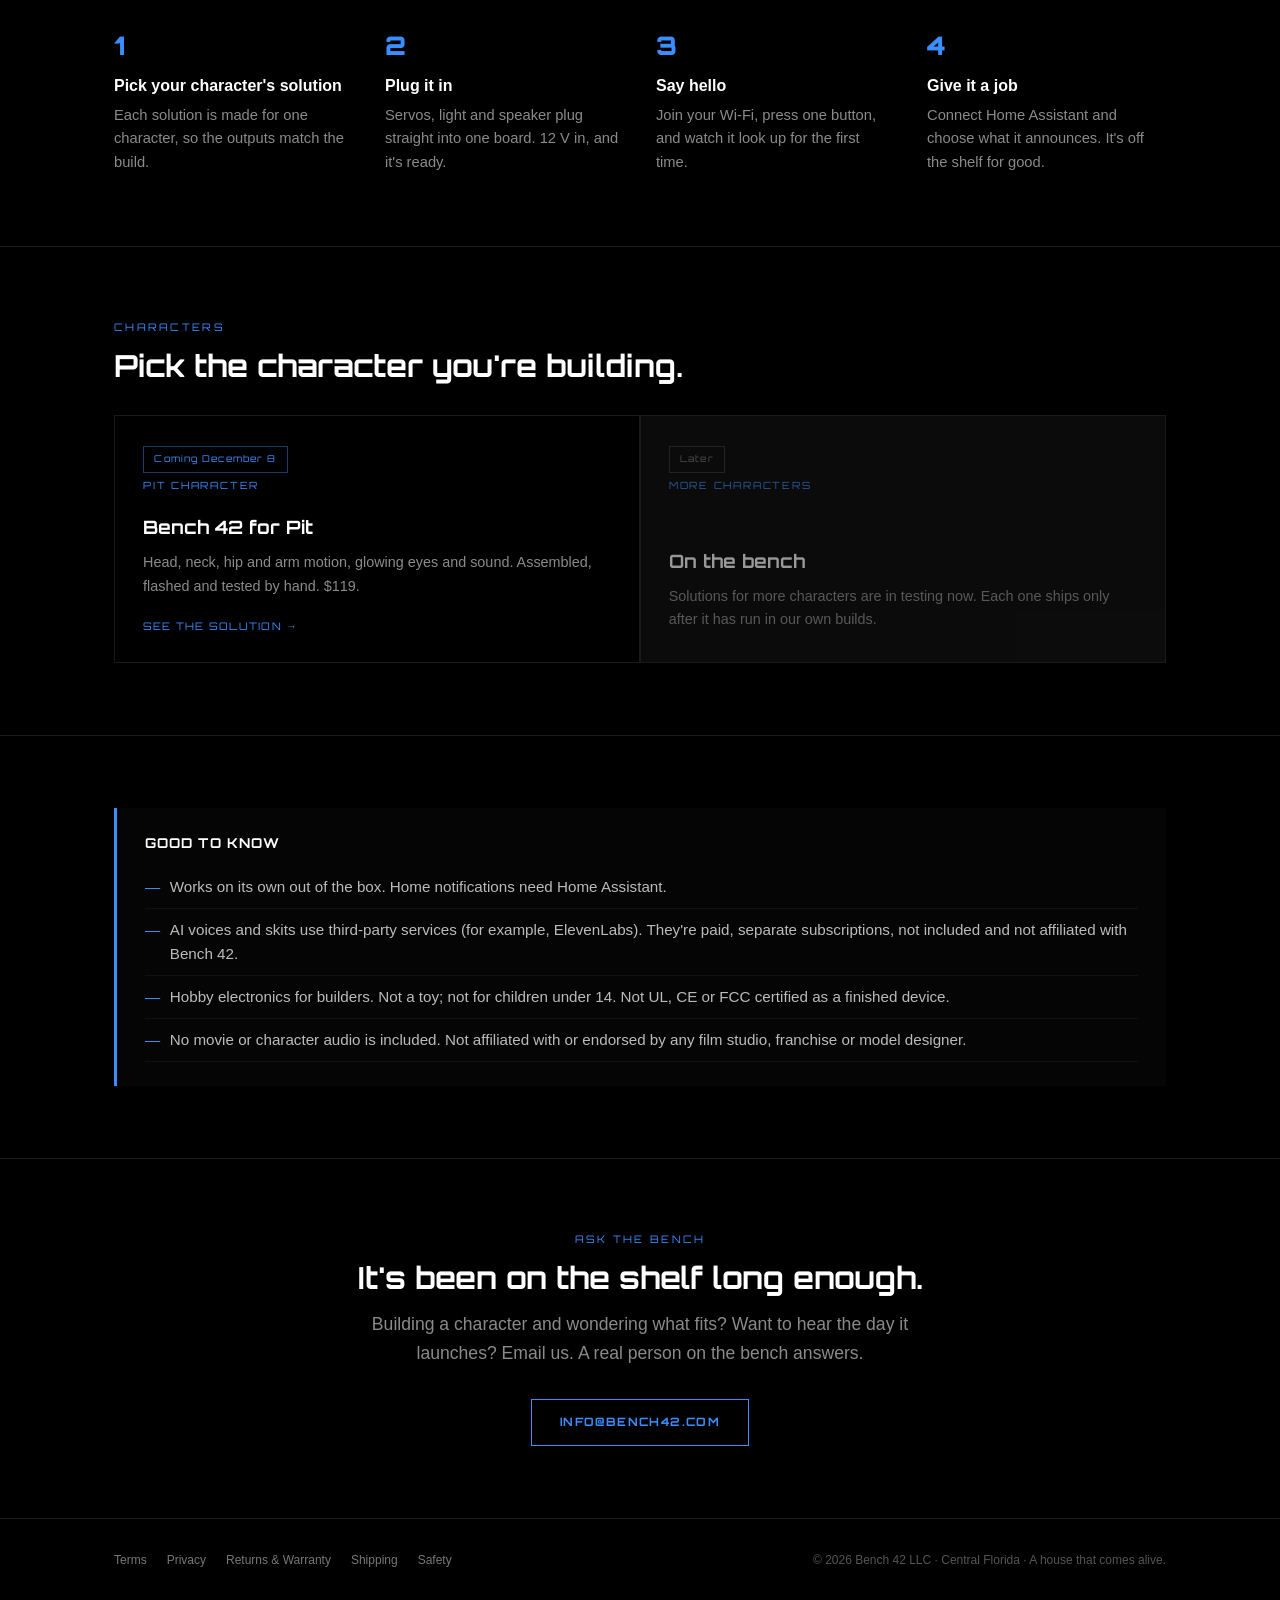
==== commit 28027eae: "Clean build as co-headline: Plugs in clean. Plays with your house. Co-Authored-By: Claude Opus 5.5 <" ====
--- a/index.html
+++ b/index.html
@@ -53,6 +53,8 @@
     .script .say.chirp { color: #9cc6ff; font-style: italic; }
     .script .stage { color: #6f8fbf; font-style: italic; padding: 0.5rem 0 0; }
     @media (max-width: 640px) { .script .line { grid-template-columns: 1fr; gap: 0; } }
+    .duo { display: grid; grid-template-columns: repeat(auto-fit, minmax(260px, 1fr)); gap: 1.5px; background: var(--line); border: 1.5px solid var(--line); }
+    .duo .card .moment { color: #ccc; font-size: 0.9rem; margin-top: 0.9rem; border-left: 2px solid var(--accent); padding-left: 0.75rem; font-style: italic; }
     .signoff { text-align: center; }
     .signoff h2 { margin-bottom: 1rem; }
     .signoff .lead { margin-left: auto; margin-right: auto; }
@@ -136,6 +138,28 @@
 </section>
 
 <!-- PILLARS -->
+<!-- CLEAN BUILD + HOUSE: the two headlines -->
+<section>
+  <div class="container">
+    <p class="label">Build it once. Enjoy it every day.</p>
+    <h2>Plugs in clean. Plays with your house.</h2>
+    <div class="duo">
+      <div class="card">
+        <p class="num">PLUGS IN CLEAN</p>
+        <h3>One board. Every connection plugs in.</h3>
+        <p>Power, servos, light and speaker all plug straight into one compact solution, assembled and tested by hand. Your build goes together neatly and stays that way, show after show.</p>
+        <p class="moment">More showtime, less bench time.</p>
+      </div>
+      <div class="card">
+        <p class="num">PLAYS WITH YOUR HOUSE</p>
+        <h3>Your home's news, performed.</h3>
+        <p>Connect Home Assistant and your character takes its cues from the house: the doorbell, the laundry, the garage, goodnight. Every notification becomes a skit.</p>
+        <p class="moment">“Goodnight. The doors are locked. I checked twice.”</p>
+      </div>
+    </div>
+  </div>
+</section>
+
 <section>
   <div class="container">
     <p class="label">What it does</p>
@@ -161,9 +185,9 @@
       </div>
       <div class="card">
         <p class="num">04 · BUILT TO PERFORM</p>
-        <h3>Ready for every show</h3>
-        <p>One clean solution with real connectors and dedicated power for smooth motion. Tested by hand before it ships.</p>
-        <p class="moment">Plug in. Power up. Showtime.</p>
+        <h3>Build it once</h3>
+        <p>One board, and every connection plugs in: power, servos, light and speaker. Dedicated power keeps every move smooth. Tested by hand before it ships.</p>
+        <p class="moment">Build it once. Enjoy it every day.</p>
       </div>
     </div>
   </div>
@@ -176,7 +200,7 @@
     <h2>Four steps to a house that comes alive.</h2>
     <div class="steps">
       <div><h3>Pick your character's solution</h3><p>Each solution is made for one character, so the outputs match the build.</p></div>
-      <div><h3>Wire it in</h3><p>Servos, light and speaker plug into real connectors. 12 V in, and it's ready.</p></div>
+      <div><h3>Plug it in</h3><p>Servos, light and speaker plug straight into one board. 12 V in, and it's ready.</p></div>
       <div><h3>Say hello</h3><p>Join your Wi-Fi, press one button, and watch it look up for the first time.</p></div>
       <div><h3>Give it a job</h3><p>Connect Home Assistant and choose what it announces. It's off the shelf for good.</p></div>
     </div>
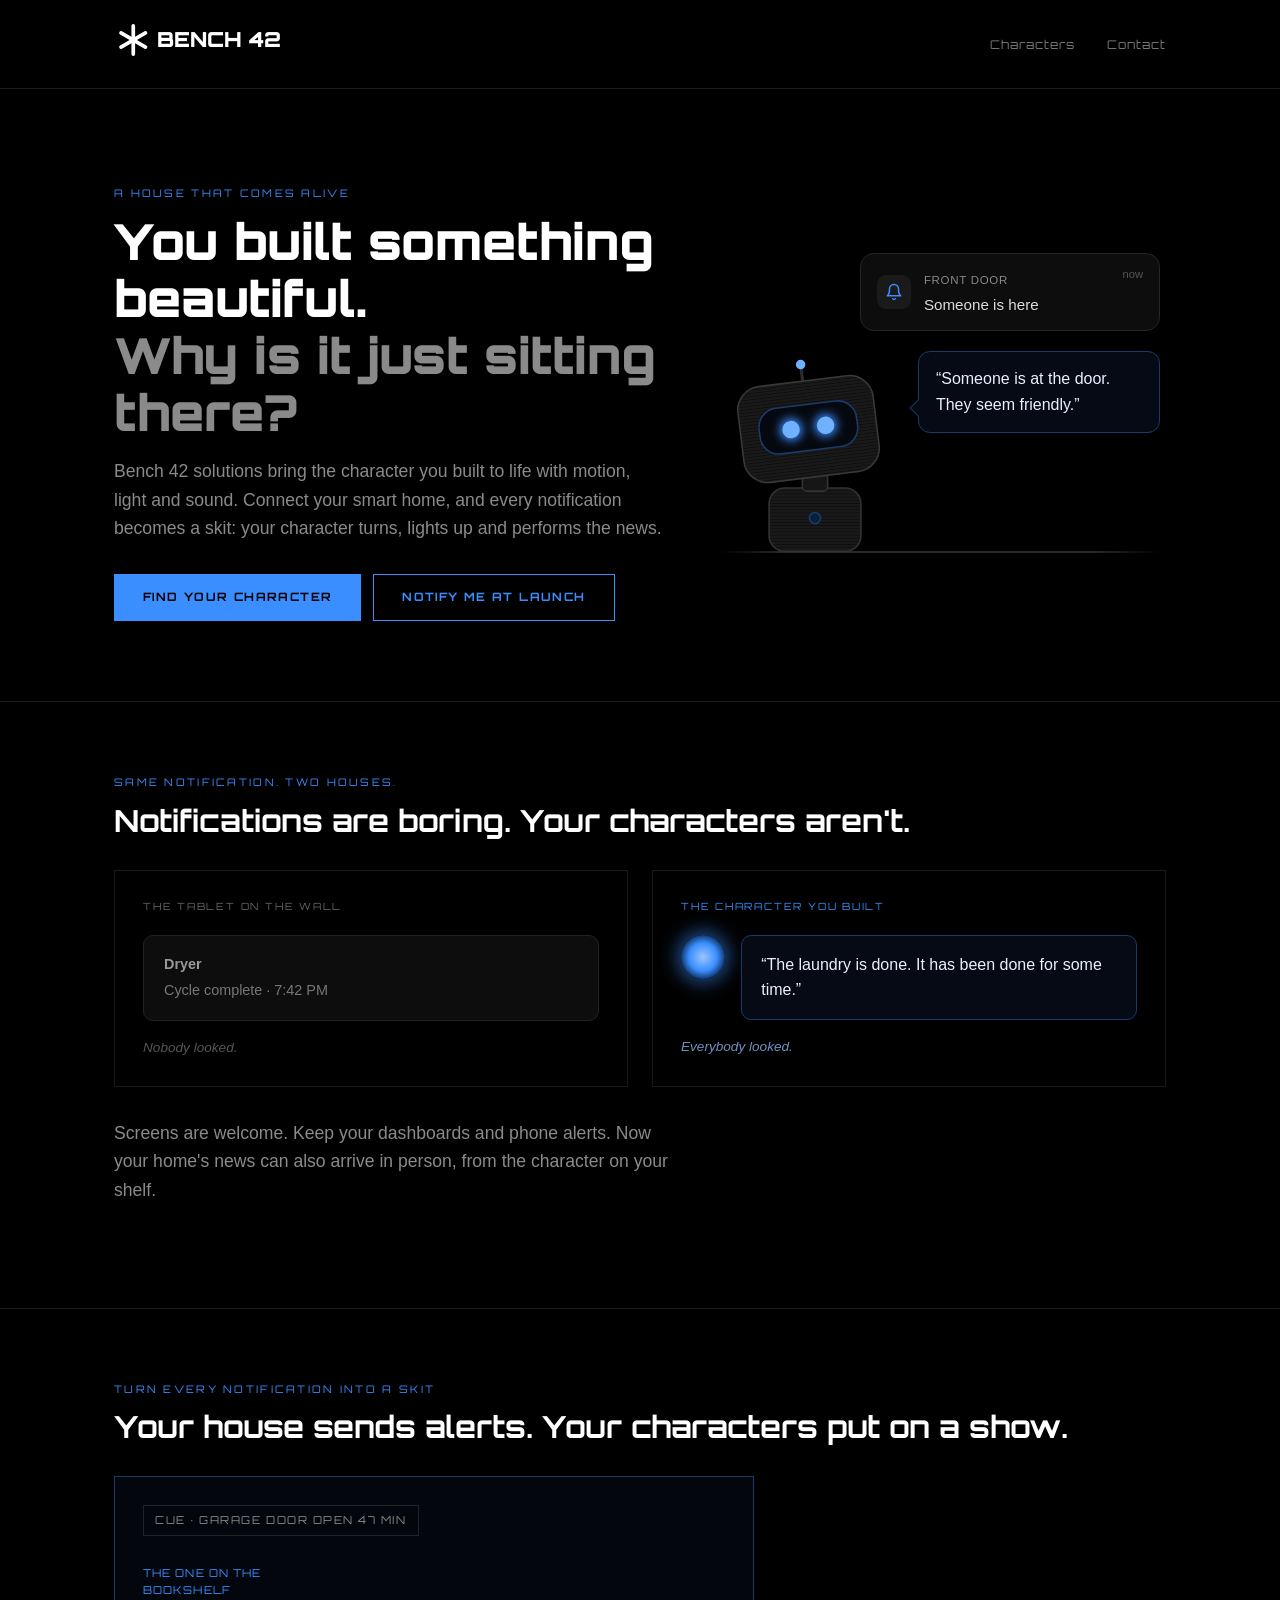
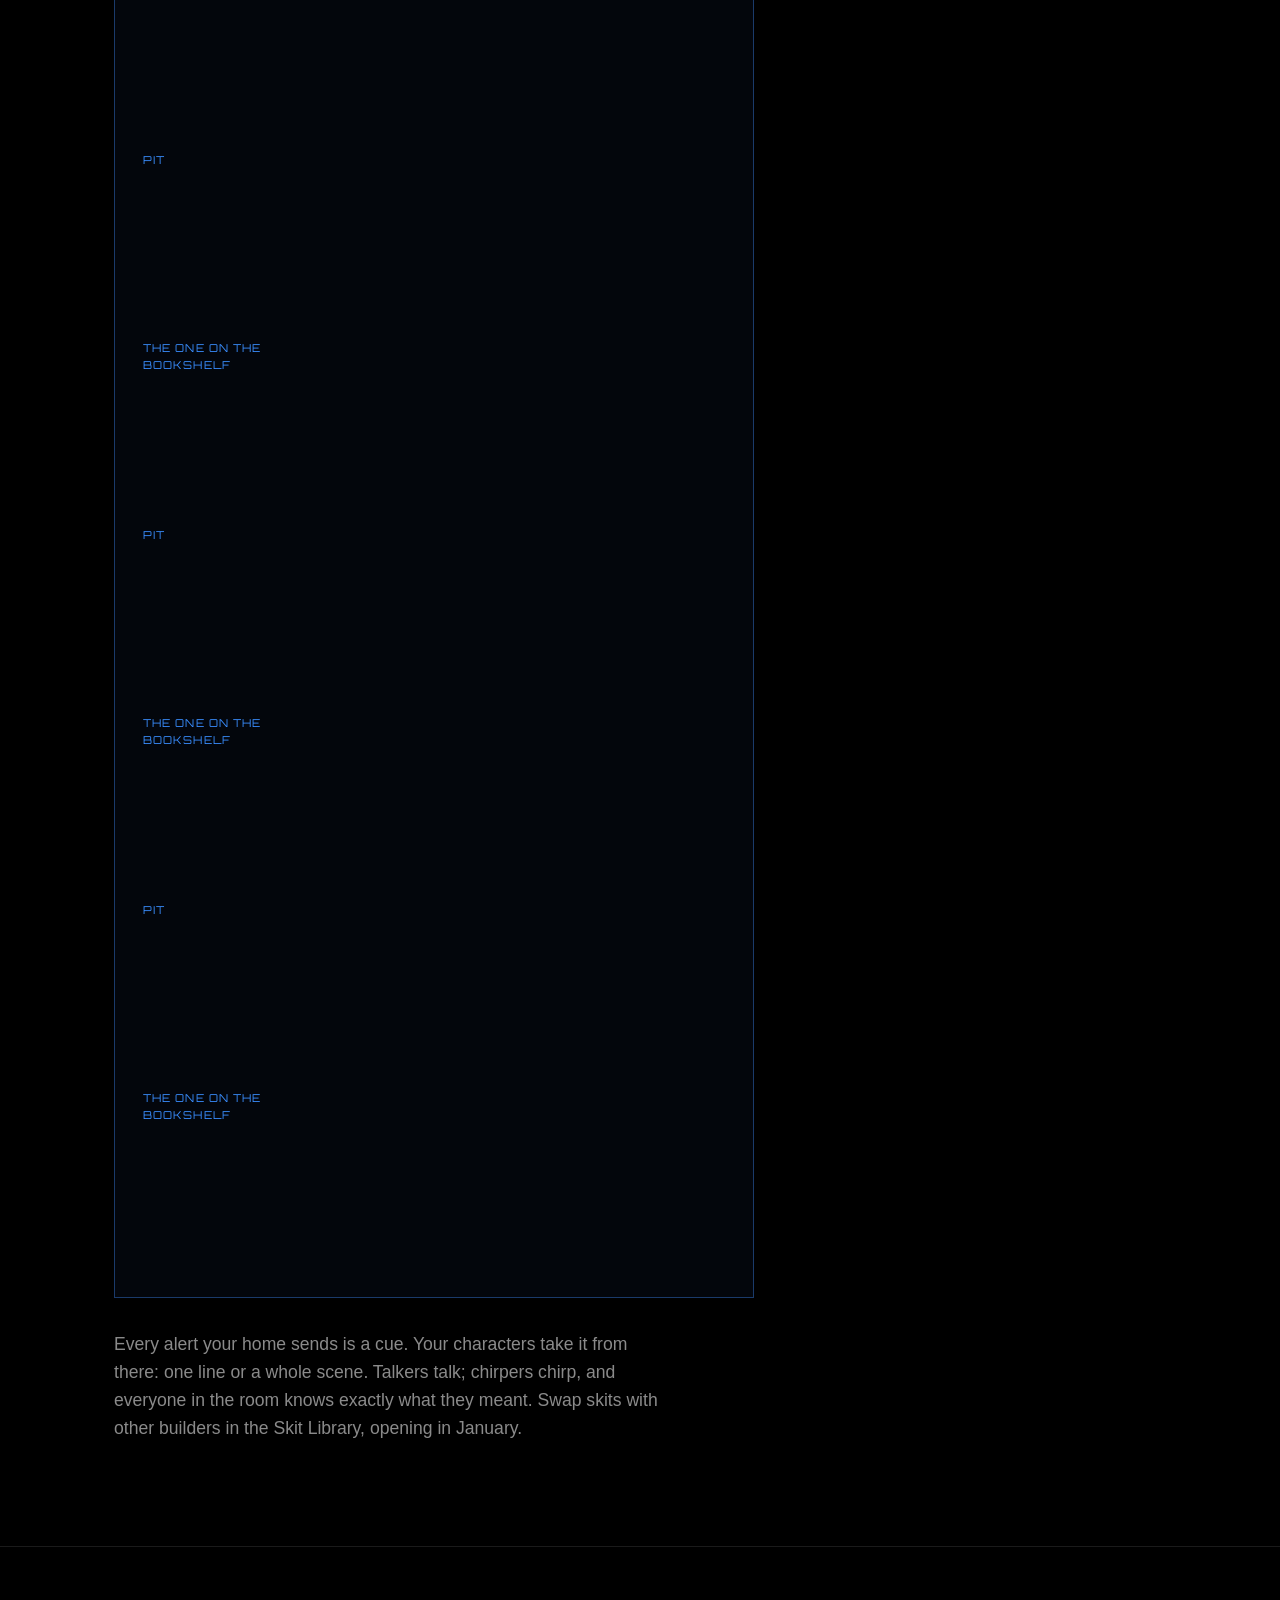
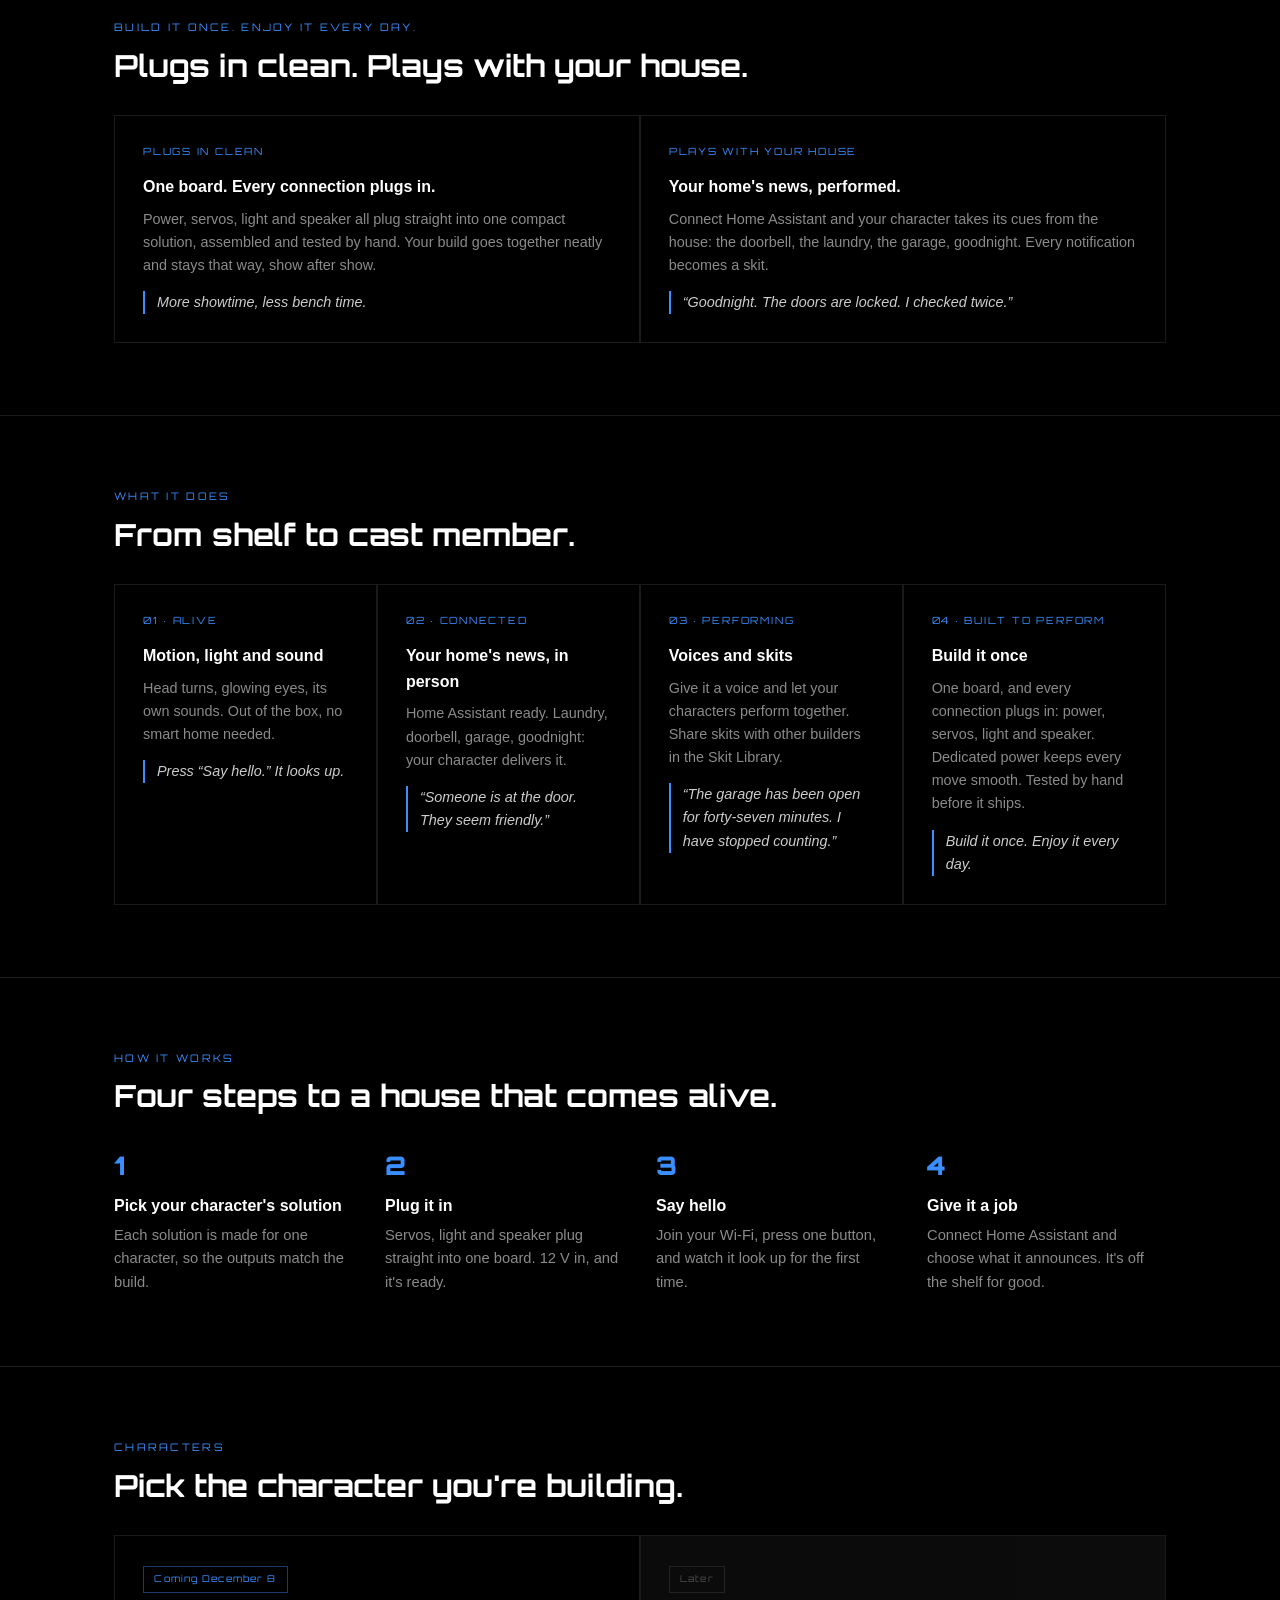
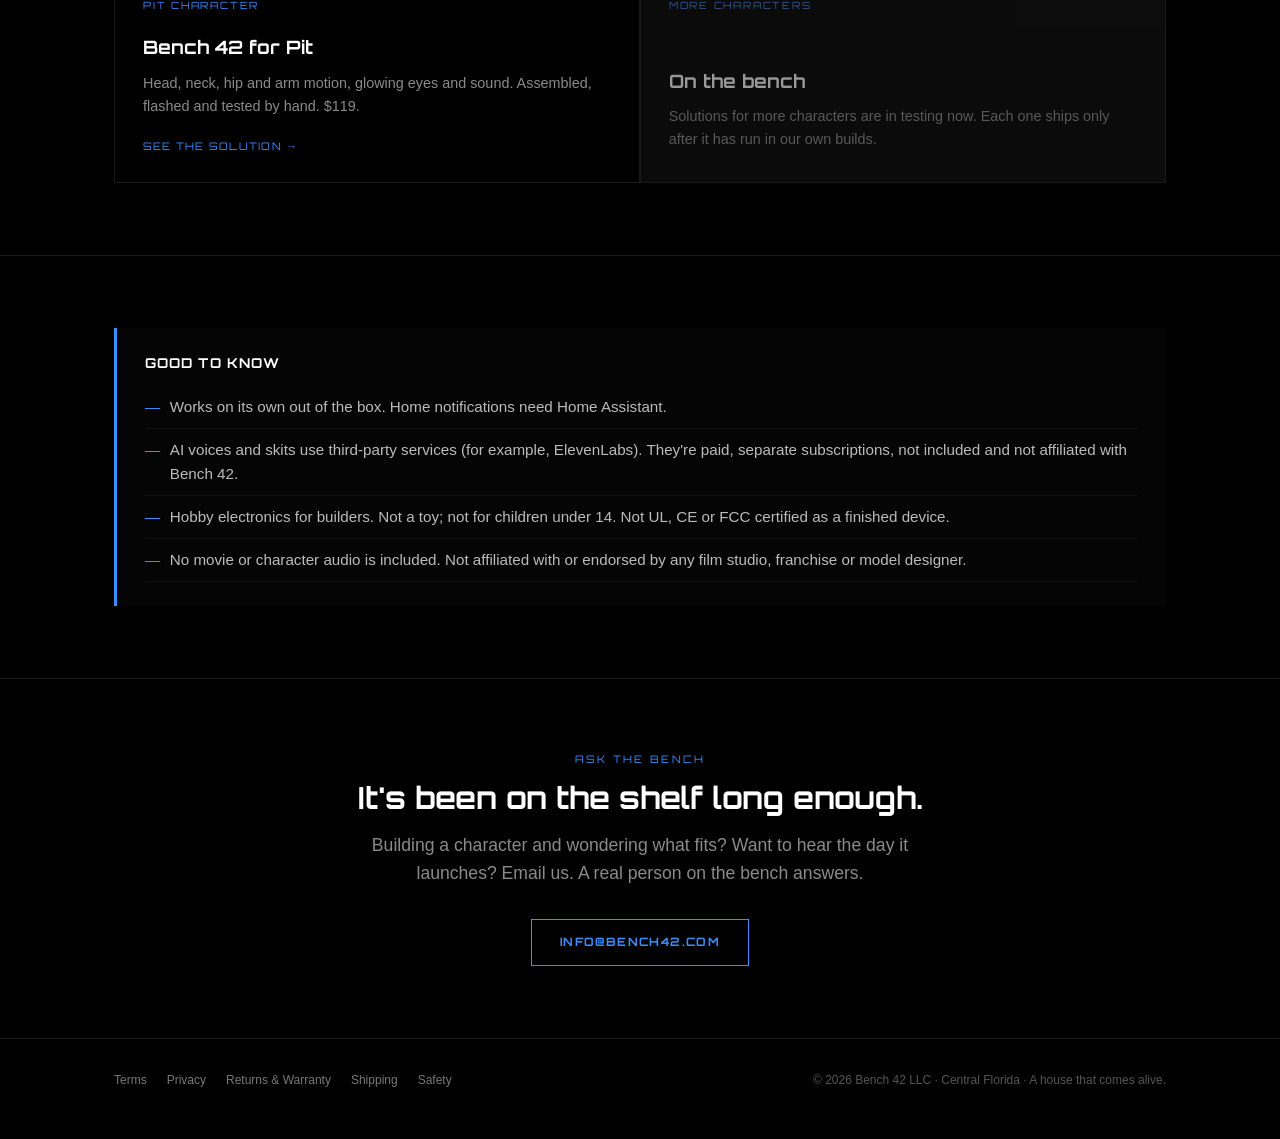
==== commit 49630721: "Homepage hero: animated scene - a notification arrives, an original printed character performs it Co" ====
--- a/index.html
+++ b/index.html
@@ -13,6 +13,36 @@
     .hero { padding: 6rem 0 5rem; }
     .hero h1 .still { color: var(--muted); }
     .hero .ctas { display: flex; flex-wrap: wrap; gap: 0.75rem; }
+
+    /* Hero stage: a notification arrives, the character performs it */
+    .hero-grid { display: grid; grid-template-columns: 1.1fr 0.9fr; gap: 3rem; align-items: center; }
+    @media (max-width: 860px) { .hero-grid { grid-template-columns: 1fr; gap: 2.5rem; } }
+    .stage { position: relative; max-width: 440px; width: 100%; justify-self: center; }
+    .notif { display: flex; gap: 0.8rem; align-items: center; background: #0d0d0d; border: 1px solid #262626; border-radius: 14px; padding: 0.75rem 1rem; max-width: 300px; margin-left: auto; box-shadow: 0 8px 24px rgba(0,0,0,.6);
+             opacity: 0; transform: translateY(-14px) scale(.97); transition: opacity .45s ease, transform .45s ease; }
+    .notif .ico { flex-shrink: 0; width: 34px; height: 34px; border-radius: 9px; background: #1a1a1a; display: grid; place-items: center; }
+    .notif .ico svg { width: 18px; height: 18px; }
+    .notif .t { font-size: 0.72rem; letter-spacing: 0.06em; color: #888; text-transform: uppercase; }
+    .notif .m { font-size: 0.95rem; color: #ddd; }
+    .notif .when { margin-left: auto; font-size: 0.7rem; color: #555; align-self: flex-start; }
+    .stage.s1 .notif { opacity: 1; transform: none; }
+    .perf { display: flex; align-items: flex-end; gap: 0.5rem; margin-top: 1.25rem; }
+    .bot { width: 190px; flex-shrink: 0; overflow: visible; }
+    .bot .head { transform-origin: 120px 160px; transform-box: view-box; transition: transform .6s cubic-bezier(.3,1.4,.5,1); }
+    .stage.s2 .bot .head { transform: rotate(-7deg); }
+    .bot .eyeL, .bot .eyeR, .bot .ant { fill: #123a72; transition: fill .3s; }
+    .stage.s2 .bot .eyeL, .stage.s2 .bot .eyeR, .stage.s2 .bot .ant { fill: #6fb0ff; }
+    .bot .eyes-glow { opacity: 0; transition: opacity .3s; }
+    .stage.s2 .bot .eyes-glow { opacity: 1; }
+    .stage.s3 .bot .eyes-glow { animation: talk .38s ease-in-out infinite alternate; }
+    @keyframes talk { from { opacity: .55; } to { opacity: 1; } }
+    .say { position: relative; flex: 1; margin-bottom: 120px; background: #050a14; border: 1px solid var(--accent-dim); border-radius: 12px; padding: 0.9rem 1.05rem; font-size: 1rem; color: #e8f0ff; min-height: 3.2rem;
+           opacity: 0; transform: translateY(8px); transition: opacity .4s ease, transform .4s ease; }
+    .say::before { content: ""; position: absolute; left: -7px; bottom: 18px; width: 12px; height: 12px; background: #050a14; border-left: 1px solid var(--accent-dim); border-bottom: 1px solid var(--accent-dim); transform: rotate(45deg); }
+    .stage.s3 .say { opacity: 1; transform: none; }
+    .shelf { height: 2px; background: linear-gradient(90deg, transparent, #2a2a2a 15%, #2a2a2a 85%, transparent); margin-top: -2px; }
+    @media (max-width: 480px) { .bot { width: 130px; } .say { margin-bottom: 84px; font-size: 0.92rem; } }
+    @media (prefers-reduced-motion: reduce) { .notif, .say, .bot .head { transition: none; } .stage.s3 .bot .eyes-glow { animation: none; } }
 
     /* Two houses: the tablet vs the character */
     .houses { display: grid; grid-template-columns: repeat(auto-fit, minmax(300px, 1fr)); gap: 1.5rem; }
@@ -83,7 +113,8 @@
 
 <!-- HERO -->
 <section class="hero">
-  <div class="container">
+  <div class="container hero-grid">
+    <div>
     <p class="label">A house that comes alive</p>
     <h1>You built something beautiful.<br><span class="still">Why is it just sitting there?</span></h1>
     <p class="lead">Bench 42 solutions bring the character you built to life with motion, light and sound. Connect your smart home, and every notification becomes a skit: your character turns, lights up and performs the news.</p>
@@ -91,8 +122,61 @@
       <a href="#characters" class="btn solid">FIND YOUR CHARACTER</a>
       <a href="mailto:info@bench42.com?subject=Notify%20me%20when%20Bench%2042%20launches" class="btn">NOTIFY ME AT LAUNCH</a>
     </div>
-  </div>
-</section>
+    </div>
+    <div class="stage s1 s2 s3" id="stage" role="img" aria-label="Illustration: a smart-home notification arrives, and a 3D-printed character on a shelf lights up and announces it out loud.">
+      <div class="notif" aria-hidden="true">
+        <span class="ico"><svg viewBox="0 0 24 24" fill="none" stroke="#3A8EFF" stroke-width="2" stroke-linecap="round" stroke-linejoin="round"><path d="M6 8a6 6 0 0 1 12 0c0 7 3 9 3 9H3s3-2 3-9"/><path d="M10.3 21a1.94 1.94 0 0 0 3.4 0"/></svg></span>
+        <span><span class="t" id="nT">Front door</span><br><span class="m" id="nM">Someone is here</span></span>
+        <span class="when">now</span>
+      </div>
+      <div class="perf" aria-hidden="true">
+        <svg class="bot" viewBox="0 0 240 250" xmlns="http://www.w3.org/2000/svg">
+          <defs>
+            <pattern id="layers" width="6" height="4" patternUnits="userSpaceOnUse"><rect width="6" height="4" fill="#191919"/><rect y="3" width="6" height="1" fill="#0e0e0e"/></pattern>
+            <filter id="glow" x="-80%" y="-80%" width="260%" height="260%"><feGaussianBlur stdDeviation="6"/></filter>
+          </defs>
+          <rect x="62" y="168" width="116" height="80" rx="20" fill="url(#layers)" stroke="#333" stroke-width="2"/>
+          <rect x="104" y="150" width="32" height="22" rx="6" fill="#161616" stroke="#333" stroke-width="2"/>
+          <circle cx="120" cy="206" r="7" fill="#0b1f3d" stroke="#1a3a6a" stroke-width="2"/>
+          <g class="head">
+            <line x1="120" y1="34" x2="120" y2="14" stroke="#2c2c2c" stroke-width="4" stroke-linecap="round"/>
+            <circle class="ant" cx="120" cy="11" r="6"/>
+            <rect x="34" y="32" width="172" height="122" rx="30" fill="url(#layers)" stroke="#383838" stroke-width="2"/>
+            <rect x="58" y="62" width="124" height="58" rx="24" fill="#05080f" stroke="#1a3a6a" stroke-width="2"/>
+            <g class="eyes-glow" filter="url(#glow)"><circle cx="98" cy="91" r="14" fill="#3A8EFF"/><circle cx="142" cy="91" r="14" fill="#3A8EFF"/></g>
+            <circle class="eyeL" cx="98" cy="91" r="11"/>
+            <circle class="eyeR" cx="142" cy="91" r="11"/>
+          </g>
+        </svg>
+        <p class="say" id="say">“Someone is at the door. They seem friendly.”</p>
+      </div>
+      <div class="shelf"></div>
+    </div>
+  </div>
+</section>
+<script>
+(function () {
+  var st = document.getElementById('stage'); if (!st) return;
+  var S = [
+    ['Front door', 'Someone is here', '“Someone is at the door. They seem friendly.”'],
+    ['Laundry', 'Dryer cycle complete', '“The laundry is done. It has been done for some time.”'],
+    ['Garage', 'Open for 47 minutes', '“The garage has been open for forty-seven minutes. I have stopped counting.”'],
+    ['Goodnight', 'All doors locked', '“Goodnight. The doors are locked. I checked twice.”']
+  ], i = 0;
+  var nT = document.getElementById('nT'), nM = document.getElementById('nM'), say = document.getElementById('say');
+  function play() {
+    var s = S[i]; nT.textContent = s[0]; nM.textContent = s[1]; say.textContent = s[2];
+    st.className = 'stage';
+    setTimeout(function () { st.className = 'stage s1'; }, 150);
+    setTimeout(function () { st.className = 'stage s1 s2'; }, 950);
+    setTimeout(function () { st.className = 'stage s1 s2 s3'; }, 1500);
+    setTimeout(function () { st.className = 'stage s1 s2'; }, 4600);
+    i = (i + 1) % S.length;
+  }
+  if (window.matchMedia && matchMedia('(prefers-reduced-motion: reduce)').matches) { st.className = 'stage s1 s2 s3'; return; }
+  play(); setInterval(play, 6000);
+})();
+</script>
 
 <!-- TWO HOUSES -->
 <section>
